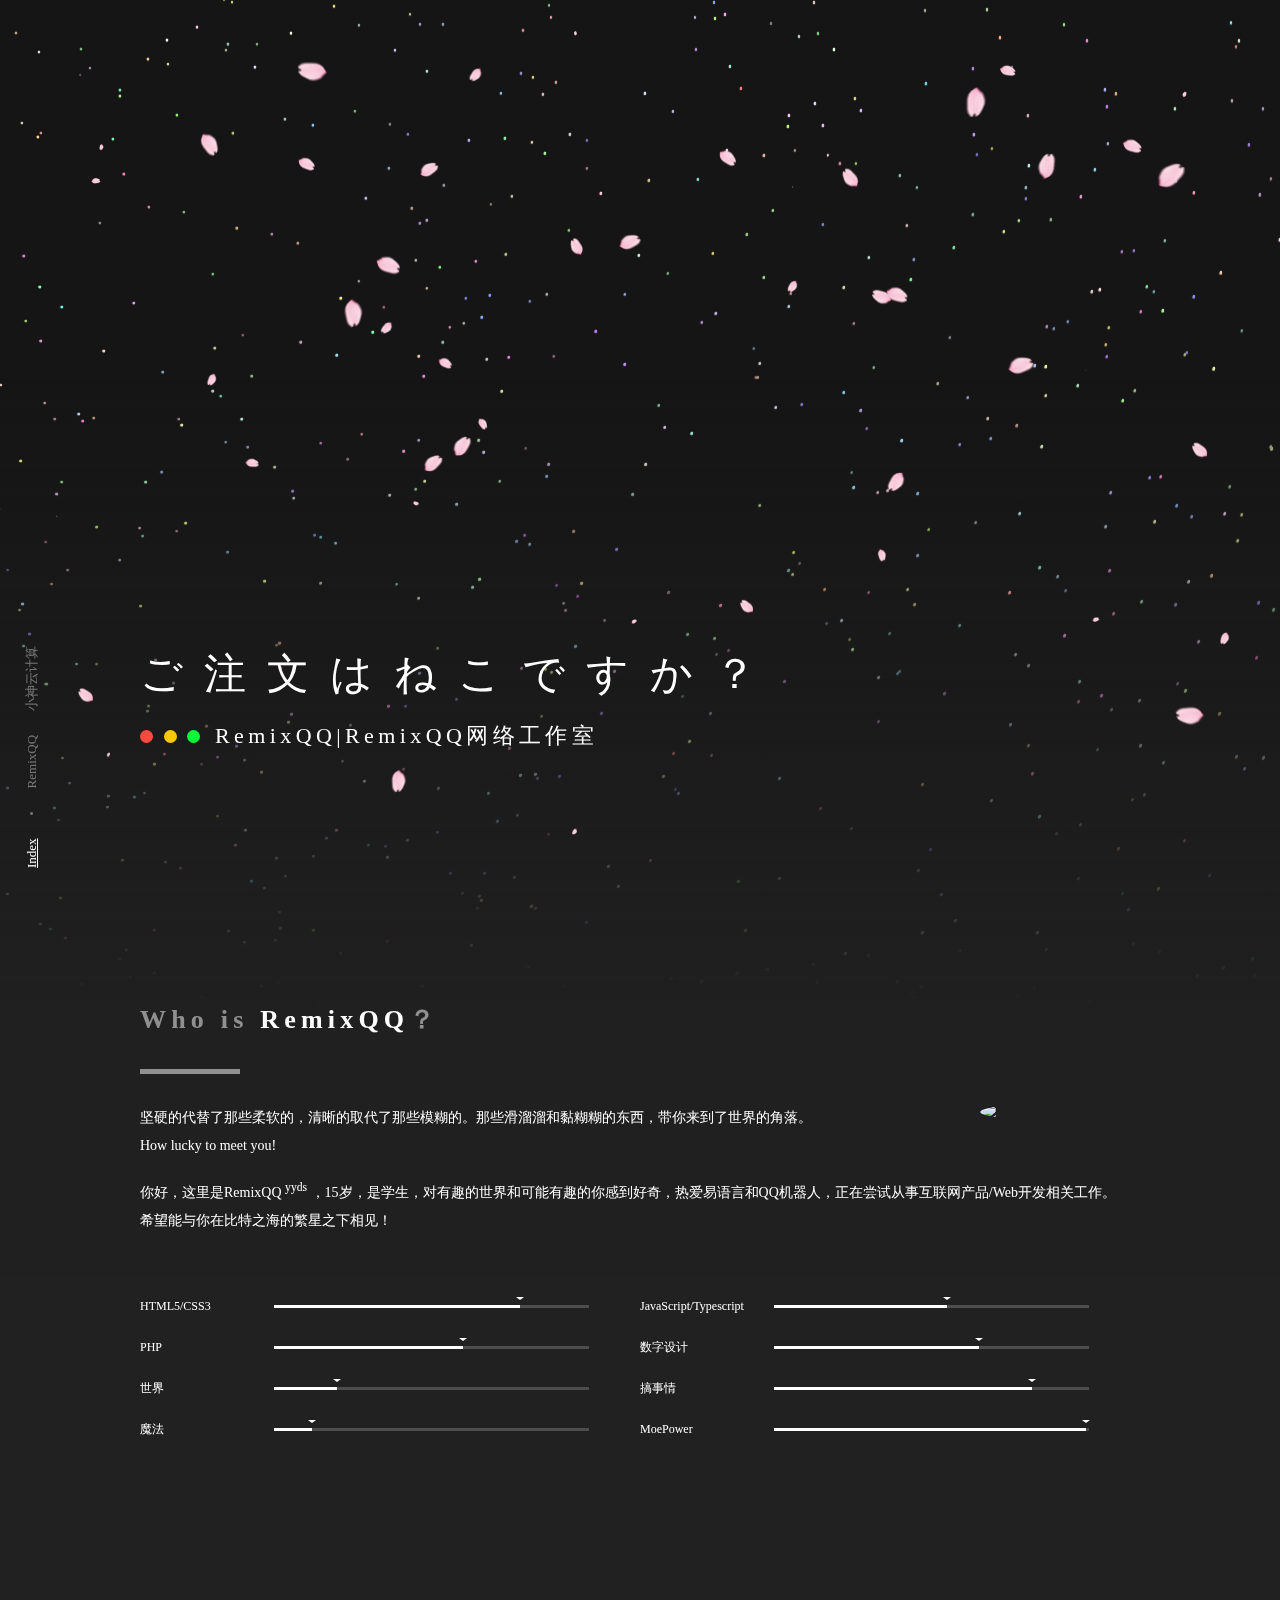
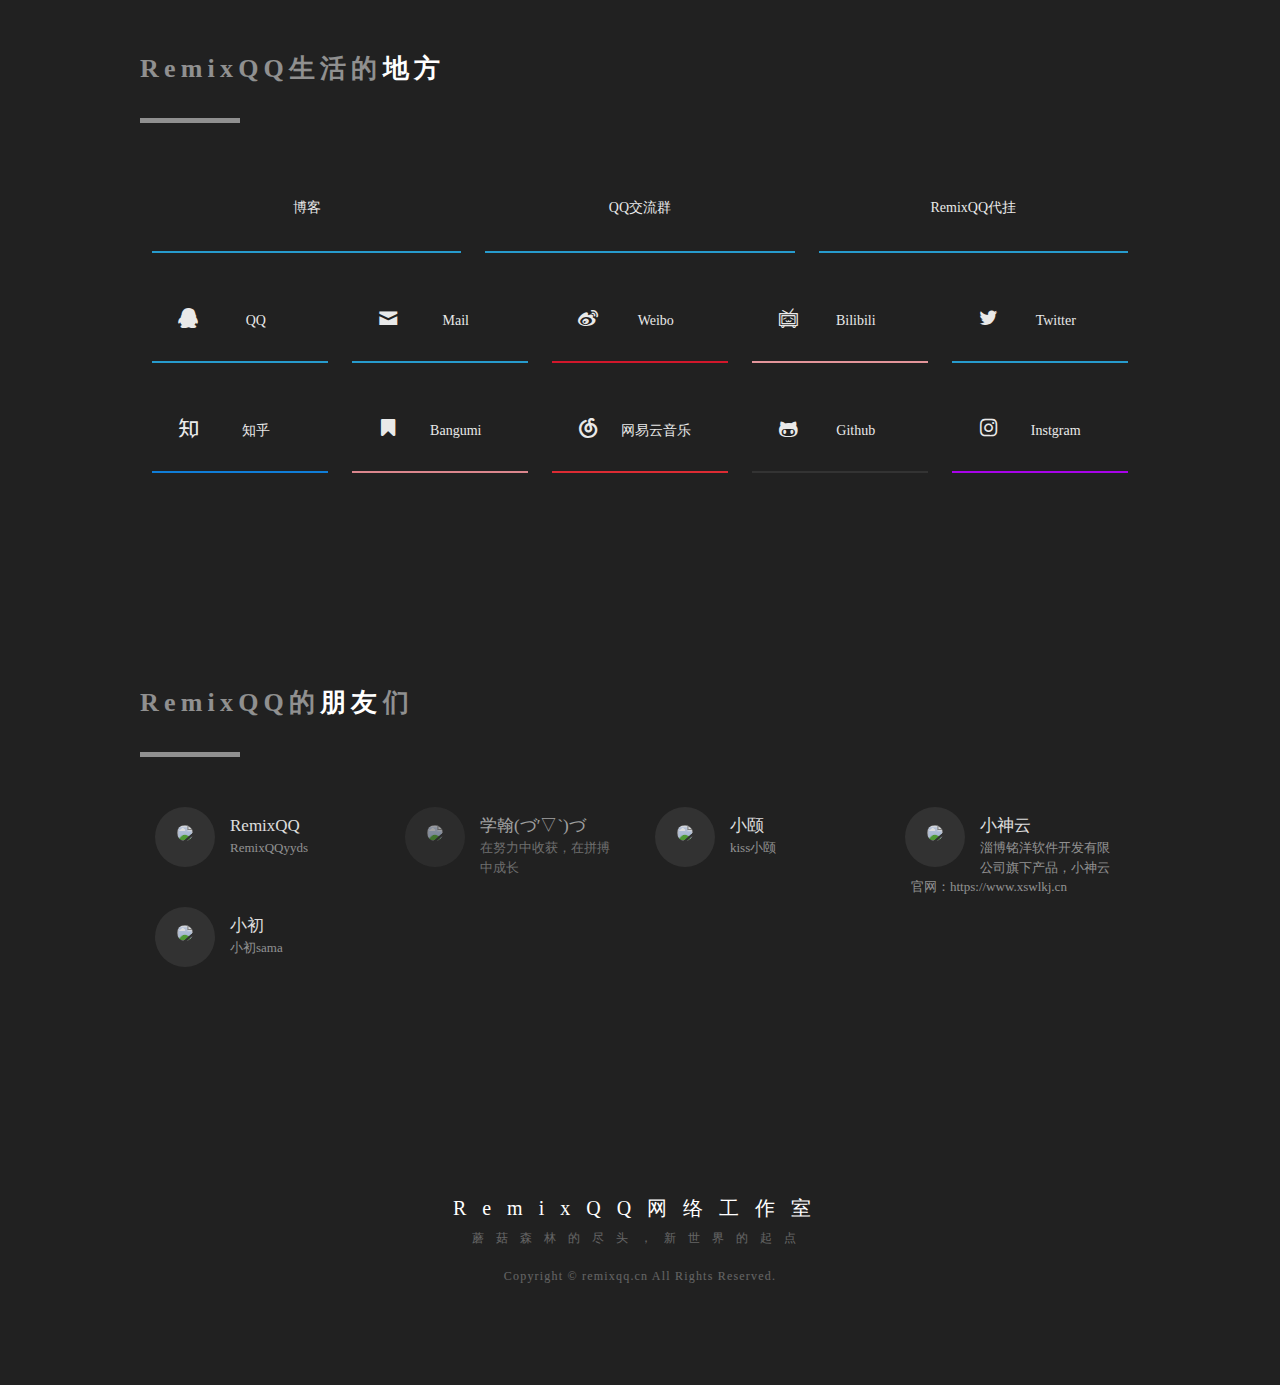
==== index.html @ 395ffa53 "Update index.html" ====
<!DOCTYPE html>
<html lang="en">
    <head>
        <meta charset="UTF-8"><meta http-equiv="X-UA-Compatible" content="IE=Edge">
        <meta name="viewport" id="viewport" content="width=device-width, initial-scale=1">
        <link rel="shortcut icon" type="image/x-icon" href="./favicon.png">
        <title>RemixQQ网络工作室 - www.remixqq.cn</title>
        <meta name="description" content="RemixQQ的个人网站，期待与更多的人相遇！">
        <meta name="keywords" content="RemixQQ RemixQQ网络 RemixQQ科技 RemixQQ网络工作室 zxi Nekotora  二次元 个人网站 博客  技术宅  动漫 动画 宅 宅文化"><link rel="apple-touch-icon-precomposed" href="images/avatar.bab2b7d4.jpeg">
        <link rel="stylesheet" type="text/css" href="css/h.9c69ed6c.css">
        <link rel="stylesheet" type="text/css" href="css/nekotora.99cf6f8c.css">
        <script async src="https://www.googletagmanager.com/gtag/js?id=UA-137340638-1"></script>
        <script>function a(){dataLayer.push(arguments)}window.dataLayer=window.dataLayer||[],a("js",new Date),a("config","UA-137340638-1");</script>
        </head>
        <body> 
        <nav> 
        <a href="./" class="active">Index</a> <a class="clip"></a>
        <a href="./">RemixQQ</a> 
        <a href="https://www.xswlkj.cn">小神云计算</a>
        <!--<a href="/">RemixQQ</a>
        <a class="clip"></a> <a href="https://www.xswlkj.cn">RemixQQ云计算</a>  -->
        </nav> 
          
          <body onContextMenu="alert('谢谢你的访问！'); return false" NOOP="if (window.event != null && window.event.button == 2) alert ('Thanks...');">
<body data-phone-cc-input="1">
<body><link href="css/toastr.css" rel="stylesheet">
<link href="css/style.css" rel="stylesheet">
<link href="css/toastr.min.css" rel="stylesheet">
<script src="js/toastr.min.js"></script>
<script src="/js/hua.js"></script>
<style>
 .toast-bottom-center {
  position: absolute;
  left: 30px;
  right:10px;
  top: 20px;
}
   </style>
   
        <div class="background"> 
        <canvas id="startrack"></canvas> 
        <div class="cover"></div> </div>
        <div class="main"> <div class="ch intro">
        <div class="container"> <div class="hello">
            <h1 id="slogan">思考中...</h1> 
            <h2> <div class="circle"> <span></span> <span></span> 
            <span></span> </div>RemixQQ|RemixQQ网络工作室 </h2> </div> </div> </div> 
            <div class="ch about"> <div class="container"> 
            <h2 class="chtitle">Who is <span>RemixQQ</span>？</h2> 
            <div class="clear"> <div class="introduct"> 
            <img class="avatar" src="http://q.qlogo.cn/headimg_dl?dst_uin=409898860&spec=640&img_type=jpg"> <P>坚硬的代替了那些柔软的，清晰的取代了那些模糊的。那些滑溜溜和黏糊糊的东西，带你来到了世界的角落。</p> 
            <p style="padding-bottom:1em;">How lucky to meet you!</p> 
            <p>你好，这里是RemixQQ <sup>yyds</sup> ，15岁，是学生，对有趣的世界和可能有趣的你感到好奇，热爱易语言和QQ机器人，正在尝试从事互联网产品/Web开发相关工作。</p> 
            <p>希望能与你在比特之海的繁星之下相见！</p> 
            <div class="chatbox">   <div class="line loading"> <span></span> 
            <span></span> <span></span> </div> </div> </div> 
            <ul class="skill clear"> <li> <p>HTML5/CSS3</p> 
            <div class="progress"> <div style="width:78%;"></div>
            <span>制作网站程度的能力</span> </div> </li> 
            <li> <p>JavaScript/Typescript</p> 
            <div class="progress"> <div style="width:55%;"></div>
            <span>使用现代轮子程度的能力</span> 
            </div> </li> <li> <p>PHP</p>
            <div class="progress"> <div style="width:60%;"></div>
            <span>赞美最好的语言程度的能力</span> </div> </li> 
            <li> <p>数字设计</p>
            <div class="progress"> 
            <div style="width:65%;">
            </div><span>让自己舒服程度的能力</span> </div> </li> 
            <li> <p>世界</p> <div class="progress"> 
            <div style="width:20%;"></div>
            <span>观测世界程度的能力</span> </div> </li> 
            <li> <p>搞事情</p> <div class="progress"> 
            <div style="width:82%;"></div>
            <span>让事情发生程度的能力</span> </div> </li> 
            <li> <p>魔法</p> <div class="progress"> 
            <div style="width:12%;"></div>
            <span>和普通人相同程度的能力</span> </div> </li> 
            <li> <p>MoePower</p> 
            <div class="progress"> 
            <div style="width:99%;"></div>
            <span>成为萌二程度的能力</span> 
            </div> 
            </li> 
            </ul> 
            </div>
            </div> 
            </div> 
            <div class="find ch"> <div class="container links">
                 <h2 class="chtitle">RemixQQ生活的<span>地方</span></h2> 
                 <div class="clear col-3"> 
                 <a href="404.html" target="_blank"> 
                 <div class="item"> 
                 <div class="bg" style="background-color:#28a9e0"></div> 
                 <div class="inner"> <span>博客</span> </div> </div> </a> 
                 <a href="https://qm.qq.com/cgi-bin/qm/qr?k=OevI9X50SVXhF__6FAt2k4tJVS2gkfno&jump_from=webapi" target="_blank">
                  <div class="item"> <div class="bg" style="background-color:#28a9e0"></div> 
                   <div class="inner"> <span>QQ交流群</span> </div> </div> </a> 
                     <a href="http://remixqq.lszy.cc" target="_blank"> 
                      <div class="item"> 
                       <div class="bg" style="background-color:#28a9e0"></div>
                       <div class="inner"> <span>RemixQQ代挂</span> </div> </div> </a> </div> 
                      <div class="clear"> 
                       <a href="https://wpa.qq.com/msgrd?v=3&amp;uin=409898860&amp;site=qq&amp;menu=yes" target="_blank">
                        <div class="item"> 
                         <div class="bg" style="background-color:#28a9e0"></div> 
                          <div class="inner"> <i class="icon-qq"></i> 
                           <span>QQ</span> </div> </div> </a> 
                            <a href="mailto:409898860@qq.com" target="_blank">
                     <div class="item"> <div class="bg" style="background-color:#28a9e0"></div> 
                     <div class="inner"> <i class="icon-mail"></i> <span>Mail</span> </div> </div> </a>
                     <a href="https://weibo.com/u/7508487718" target="_blank"> 
                     <div class="item"> <div class="bg" style="background-color:#e6162d"></div>
                     <div class="inner"> <i class="icon-weibo"></i> <span>Weibo</span> </div> </div> </a> 
                     <a href="https://space.bilibili.com/1400351561" target="_blank"> 
                     <div class="item"> <div class="bg" style="background-color:#f9a2a8"></div> 
                     <div class="inner"> <i class="icon-bilibili"></i> 
                     <span>Bilibili</span> </div> </div> </a> 
                     <a href="./404.html" target="_blank"> 
                     <div class="item"> <div class="bg" style="background-color:#28a9e0"></div> 
                     <div class="inner"> <i class="icon-twitter"></i> <span>Twitter</span> </div> </div> </a> 
                     <a href="./404.html" target="_blank">
                        <div class="item"> <div class="bg" style="background-color:#0f88eb"></div>
                         <div class="inner"> <i class="icon-zhihu"></i> 
                          <span>知乎</span> </div> </div> </a> 
                          <a href="/" target="_blank"> 
                          <div class="item"> <div class="bg" style="background-color:#f09199"></div>
                          <div class="inner"> <i class="icon-bookmark"></i> <span>Bangumi</span> </div> </div> </a> <a href="http://music.163.com" target="_blank"> 
                          <div class="item"> <div class="bg" style="background-color:#f12d35"></div>
                          <div class="inner"> <i class="icon-netease_music"></i> 
                          <span>网易云音乐</span> </div> </div> </a> 
                          <a href="https://github.com/chendingran2007" target="_blank"> 
                          <div class="item"> <div class="bg" style="background-color:#353535"></div> 
                          <div class="inner"> <i class="icon-github"></i> <span>Github</span> </div> </div> </a> 
                          <a href="./404.html" target="_blank"> <div class="item"> <div class="bg" style="background-color:#b600ff"></div> 
                          <div class="inner"> <i class="icon-instagram"></i> <span>Instgram</span> </div> </div> </a> </div> </div> </div>
                          <div class="gate ch"> <div class="container links"> 
                          <h2 class="chtitle">RemixQQ的<span>朋友</span>们</h2> 
                          <div class="clear"> <a href="/" target="_blank"> 
                          <div class="item"> 
                          <div class="avatar"> <img src="http://q.qlogo.cn/headimg_dl?dst_uin=409898860&spec=640&img_type=jpg"> </div>
                          <div class="inner"> <h5>RemixQQ</h5> <p>RemixQQyyds</p> </div> </div> </a>
                          <a href="/" target="_blank"> 
                          <div class="item akarin"> <div class="avatar"> <img src="http://q.qlogo.cn/headimg_dl?dst_uin=942569307&spec=640&img_type=jpg"> </div> 
                          <div class="inner"> <h5>学翰(づ′▽`)づ</h5> <p>在努力中收获，在拼搏中成长</p> </div> </div> </a> 
                          <a href="/" target="_blank"> 
                          <div class="item"> <div class="avatar"> <img src="http://q.qlogo.cn/headimg_dl?dst_uin=434278749&spec=640&img_type=jpg"> </div> 
                          <div class="inner"> <h5>小颐</h5>
                          <p>kiss小颐</p> </div> </div> </a>
                          <a href="/" target="_blank"> <div class="item"> 
                          <div class="avatar"> <img src="http://q.qlogo.cn/headimg_dl?dst_uin=794015946&spec=640&img_type=jpg"> </div> 
                          <div class="inner"> <h5>小神云</h5> <p>淄博铭洋软件开发有限公司旗下产品，小神云官网：https://www.xswlkj.cn</p> </div> </div> </a> 
                          <!--<a href="/" target="_blank"> 
                          <div class="item"> <div class="avatar"> <img src="http://q.qlogo.cn/headimg_dl?dst_uin=1747984694&spec=640&img_type=jpg"> </div> 
                          <div class="inner"> <h5>茂茂</h5> <p>茂茂</p> </div> </div> </a> -->
                          <a href="/" target="_blank"> 
                          <div class="item"> <div class="avatar"> <img src="http://q.qlogo.cn/headimg_dl?dst_uin=2799310832&spec=640&img_type=jpg"> </div>
                          <div class="inner"> <h5>小初</h5> <p>小初sama</p> </div> </div> </a>
                          <!--<a href="/" target="_blank"> 
                          <div class="item"> <div class="avatar"> <img src="images/almsev.2fa15777.jpeg"> </div> 
                          <div class="inner"> <h5>Almsev</h5> <p>消失的霖菓村村长</p> </div> </div> </a> 
                          <a href="/" target="_blank">
                           <div class="item"> <div class="avatar"> <img src="images/oott123.1f5d8fc3.jpeg"> </div>
                               <div class="inner"> <h5>Oott123</h5> <p>三三菊苣</p> </div> </div> </a> 
                               <a href="/" target="_blank"> 
                               <div class="item"> <div class="avatar"> <img src="images/digua.51605f1e.jpeg"> </div>
                               <div class="inner"> <h5>地瓜</h5> <p>烤的热乎乎的地瓜</p> </div> </div> </a> 
                               <a href="/" target="_blank">
                                <div class="item"> <div class="avatar"> <img src="images/ybusad.8c3014a7.jpeg"> </div> 
                                <div class="inner"> <h5>孙天骁</h5> <p>孙天骁的个人网站</p> </div> </div> </a> 
                                <a href="/" target="_blank"> 
                                <div class="item"> <div class="avatar"> <img src="images/cenegd.986634e6.jpeg"> </div> 
                                <div class="inner"> <h5>亓一超</h5> <p>cenegd</p> </div> </div> </a>
                                 <a href="/" target="_blank"> <div class="item"> 
                                 <div class="avatar"> <img src="images/dante.223316a8.jpeg"> </div> 
                                 <div class="inner"> <h5>Dante</h5> <p>cfan菊苣</p> </div> </div> </a> 
                                 <a href="/" target="_blank"> 
                                 <div class="item"> <div class="avatar"> <img src="images/starryvoid.04549413.jpeg"> </div>
                                 <div class="inner"> <h5>Starryvoid</h5> <p>繁星天</p> </div> </div> </a> 
                                 <a href="/" target="_blank"> 
                                 <div class="item"> <div class="avatar"> <img src="images/sylingd.eee1bccb.jpeg"> </div>
                                 <div class="inner"> <h5>泷涯</h5> <p>坠吼的膜法师</p> </div> </div> </a> 
                                 <a href="/" target="_blank">
                                     <div class="item"> <div class="avatar"> <img src="images/jipai.664f7e17.jpeg"> </div>
                                     <div class="inner"> <h5>鸡排</h5> <p>好次的鸡排</p> </div> </div> </a>
                                     <a href="/" target="_blank"> 
                                     <div class="item"> <div class="avatar"> <img src="images/shellv.0d75f3b7.jpeg"> </div> 
                                     <div class="inner"> <h5>电磁泡ShellV</h5> <p>泡！泡泡泡！</p> </div> </div> </a>
                                     <a href="/" target="_blank"> 
                                     <div class="item"> <div class="avatar"> <img src="images/tcdw.7a6c64d6.jpeg"> </div>
                                     <div class="inner"> <h5>吐槽大王</h5> <p>好耶，是tcdw!</p> </div> </div> </a> 
                                     <a href="/" target="_blank"> 
                                     <div class="item"> <div class="avatar"> <img src="images/jackworks.9547e7e9.jpeg"> </div> 
                                     <div class="inner"> <h5>光棱</h5> <p>JackWorks 暂时离开了</p> </div> </div> </a> 
                                     <a href="/" target="_blank"> 
                                     <div class="item"> <div class="avatar"> <img src="images/touka.3faff3bd.jpeg"> </div> 
                                     <div class="inner"> <h5>洛城东华</h5> <p>世界另一端的无证网管</p> </div> </div> </a>
                                     <a href="/" target="_blank"> 
                                     <div class="item"> <div class="avatar"> <img src="images/blingwang.39cdf894.jpeg"> </div>
                                     <div class="inner"> <h5>派兹的小站</h5> <p>银不了，尽梨了</p> </div> </div> </a> 
                                     <a href="/" target="_blank"> 
                                     <div class="item"> <div class="avatar"> <img src="images/kano.615da452.jpeg"> </div> 
                                     <div class="inner"> <h5>神楽坂の猫</h5> <p>是卡諾和鵯凪，蹭蹭</p> </div> </div> </a> 
                                     <a href="/" target="_blank"> 
                                     <div class="item"> <div class="avatar"> <img src="images/yunyou.89774c37.jpeg"> </div> 
                                     <div class="inner"> <h5>云游君</h5> <p>云游君的小站</p> </div> </div> </a> 
                                     <a href="/" target="_blank"> 
                                     <div class="item"> <div class="avatar"> <img src="images/minamion.8803b164.jpeg"> </div> 
                                     <div class="inner"> <h5>神楽坂南音</h5> <p>*好* 是南音</p> </div> </div> </a> </div> -->
                                     </div> </a> </div></div> </div>
                 <div class="footer ch"> <div class="container"> <h3>RemixQQ网络工作室</h3> <p>蘑菇森林的尽头，新世界的起点</p> 
                 <p class="c"><a href="./">Copyright © remixqq.cn All Rights Reserved.</a></p> 
                  </div> 
                 </div>
                </div>
              <script src="js/page.3a0791a3.js"></script> 
           <script type="text/javascript" src="js/stats.js" charset="UTF-8">
       </script>
         <script>
          var _hmt = _hmt || [];
          (function() {
            var hm = document.createElement("script");
            hm.src = "https://hm.baidu.com/hm.js?b9d857c962b704a66e4283c716f41fb4";
            var s = document.getElementsByTagName("script")[0]; 
            s.parentNode.insertBefore(hm, s);
          })();
          </script>
    <audio autoplay="autoplay" loop="true" src="https://api.uomg.com/api/rand.music?sort=热歌榜"></audio>
  <!--<audio autoplay>
  <source src="https://api.uomg.com/api/rand.music?sort=热歌榜" type="audio/mpeg">
  </audio>-->
  
    </body>
</html>
---- css/h.9c69ed6c.css ----
*{padding:0;margin:0;transition-timing-function:cubic-bezier(.19,1,.22,1)}body,html{font-family:Microsoft YaHei;-webkit-font-smoothing:antialiased;color:#fff;line-height:1.5;min-width:1150px;background-color:#212121;font-size:14px;overflow-x:hidden}.intro{position:relative}.clear:after{content:"";display:block;height:0;visibility:hidden;clear:both}.chatbox>.line{display:none}#startrack{height:140%;width:100%}.background.fixed{position:fixed;top:-60%}.background{position:absolute;top:0;left:0;width:100vw;height:100vh}.background .cover{position:absolute;bottom:-42%;left:0;height:100%;width:100%;background:linear-gradient(0deg,#202020 30%,rgba(32,32,32,0))}@keyframes bg{0%{transform:rotate(0deg);border-radius:0}50%{transform:rotate(180deg);border-radius:0}to{transform:rotate(1turn);border-radius:0}}@-webkit-keyframes bg{0%{transform:rotate(0deg);border-radius:0}50%{transform:rotate(180deg);border-radius:0}to{transform:rotate(1turn);border-radius:0}}@-ms-keyframes bg{0%{transform:rotate(0deg);border-radius:0}50%{transform:rotate(180deg);border-radius:0}to{transform:rotate(1turn);border-radius:0}}@-moz-keyframes bg{0%{transform:rotate(0deg);border-radius:0}50%{transform:rotate(180deg);border-radius:0}to{transform:rotate(1turn);border-radius:0}}nav{position:fixed;left:20px;bottom:0;z-index:2333;transform:rotate(-90deg) translateZ(0);transform-origin:0 0;transition:all .3s ease-out;vertical-align:middle;font-family:Roboto,Tahoma,Consolas,Microsoft YaHei}nav a.clip{height:3px;width:3px;background:#fff;border-radius:100%}nav a{display:inline-block;font-size:13px;color:#fff;text-decoration:none;margin:0 10px;opacity:.4;transition:all .3s;vertical-align:middle}nav a.time{opacity:1}nav a.active,nav a:hover{text-decoration:underline;opacity:1}.ch{width:100%;padding:80px 0;animation:fadedown 1s cubic-bezier(.19,1,.22,1);-webkit-animation:fadedown 1s cubic-bezier(.19,1,.22,1);-ms-animation:fadedown 1s cubic-bezier(.19,1,.22,1);-moz-animation:fadedown 1s cubic-bezier(.19,1,.22,1)}.ch h2.chtitle{padding-bottom:30px;font-size:26px;letter-spacing:.2em;color:hsla(0,0%,100%,.5)}.ch h2.chtitle span{color:#fff}.ch h2.chtitle:after{content:"";display:block;width:10%;height:5px;background-color:hsla(0,0%,100%,.5);margin-top:30px}@keyframes fadedown{0%{opacity:0;transform:translateY(-50px)}to{opacity:1;transform:translateY(0)}}@-webkit-keyframes fadedown{0%{opacity:0;transform:translateY(-50px)}to{opacity:1;transform:translateY(0)}}@-ms-keyframes fadedown{0%{opacity:0;transform:translateY(-50px)}to{opacity:1;transform:translateY(0)}}@-moz-keyframes fadedown{0%{opacity:0;transform:translateY(-50px)}to{opacity:1;transform:translateY(0)}}.container{position:relative;width:1000px;margin:0 auto;height:100%;padding:20px 0}.intro{color:#fff;height:100vh;padding:0}.intro .container{animation:fadedown 3.5s cubic-bezier(.19,1,.22,1);-webkit-animation:fadedown 3.5s cubic-bezier(.19,1,.22,1);-ms-animation:fadedown 3.5s cubic-bezier(.19,1,.22,1);-moz-animation:fadedown 3.5s cubic-bezier(.19,1,.22,1)}.hello{position:absolute;bottom:20%;left:0}.hello h1,.hello h2{font-weight:400;font-size:22px;line-height:1.5em;letter-spacing:.2em}.hello h1{font-size:42px;letter-spacing:.5em}.hello h2{padding-top:.6em}.hello .circle{float:left;margin-right:10px;letter-spacing:0}.hello .circle span{display:inline-block;width:13px;height:13px;background-color:#fff;border-radius:100%;margin-right:5px}.hello .circle span:first-child{background-color:#ff493f}.hello .circle span:nth-child(2){background-color:#f7c900}.hello .circle span:nth-child(3){background-color:#00ff37}.about .introduct{line-height:2em}.about .introduct img.avatar{float:right;width:140px;margin-left:40px;margin-right:20px;border-radius:100%}.about ul.skill{margin-top:50px}.about ul.skill li{list-style:none;padding:10px 0;width:45%;float:left;margin-right:5%}.about ul.skill li p{display:inline-block;width:26%;margin-right:3%;font-size:12px}.about ul.skill li .progress{display:inline-block;width:70%;height:3px;background-color:hsla(0,0%,100%,.2);vertical-align:middle}.about ul.skill li .progress span{font-size:12px;color:hsla(0,0%,100%,.4);opacity:0;position:relative;top:-5px;letter-spacing:.5em;transition:all .3s}.about ul.skill li:hover .progress span{opacity:1;top:0}.about ul.skill li .progress div{background-color:#fff;height:3px;position:relative}ul.skill li .progress div{animation:progressin 7s;-webkit-animation:progressin 7s;-ms-animation:progressin 7s;-moz-animation:progressin 7s}@keyframes progressin{0%{width:0}}@-webkit-keyframes progressin{0%{width:0}}@-ms-keyframes progressin{0%{width:0}}@-moz-keyframes progressin{0%{width:0}}.about ul.skill li .progress div:after{content:"";display:inline-block;position:absolute;right:-4px;top:-8px;width:0;height:0;border-left:4px solid transparent;border-right:4px solid transparent;border-top:3px solid #fff}.links a{color:#fff;text-decoration:none}.find .links .item{position:relative;width:17.6%;height:80px;line-height:80px;margin:10px 1.2%;padding:5px 0;text-align:center;float:left;transition:all .2s;opacity:.9}.find .links .item:hover{opacity:1;transform:translateY(-10px);-webkit-animation:index-link-active 1s cubic-bezier(.315,.605,.375,.925) forwards}.find .links .item .inner{position:relative;z-index:5}.find .links .item .bg{position:absolute;bottom:0;left:0;width:100%;height:1.8%;z-index:0;transition:all .15s}.find .links .item:hover .bg{height:100%;width:100%;border-radius:5px;box-shadow:0 3px 20px rgba(0,0,0,.28)}.find .links .item i{font-size:20px}.find .links .item span{display:inline-block;width:100px}.find .links .col-3 .item{width:30.93%;margin:10px 1.2%}.gate .links .item{margin:5px 0;padding:15px 1.5%;float:left;width:22%;height:60px;transition:all .2s;opacity:.85}.gate .links .item.akarin{opacity:.58}.gate .links .item:hover{opacity:1;border-radius:5px;background-color:hsla(0,0%,100%,.25);transform:translateY(-5px);box-shadow:0 3px 20px rgba(0,0,0,.28);-webkit-animation:index-link-active 1s cubic-bezier(.315,.605,.375,.925) forwards}.gate .links .item .avatar{float:left;height:60px;line-height:60px;width:60px;border-radius:100%;text-align:center;margin-right:15px;background-color:#353535;overflow:hidden}.gate .links .item .avatar i{font-size:24px}.gate .links .item .avatar img{height:60px;max-width:60px;border-radius:100%}.gate .links .item .inner{padding:6px}.gate .links .item .inner h5{font-weight:400;font-size:17px}.gate .links .item .inner p{font-size:13px;color:hsla(0,0%,100%,.6)}.footer{text-align:center}.footer a{color:inherit;text-decoration:none}.footer a:hover{text-decoration:underline}.footer h3{font-weight:400;font-size:20px;letter-spacing:.8em;margin:6px 0}.footer p{font-size:12px;letter-spacing:1em;opacity:.3}.footer p.c{margin-top:20px;letter-spacing:.1em}.chatbox .line{margin:40px 0}.chatbox .line p{margin:10px 0}.chatbox .question a{display:inline-block;background-color:hsla(0,0%,100%,.3);border-radius:10px 10px 10px 0;font-size:12px;padding:0 10px;margin-right:10px;cursor:pointer;opacity:.8;transform:translateY(0);transition:all .2s}.chatbox .question a:hover{opacity:1;transform:translateY(-2px);-webkit-animation:index-link-active 1s cubic-bezier(.315,.605,.375,.925) forwards}.chatbox .question.disable a{opacity:.3}.chatbox .question.disable a.selected{opacity:.9}.chatbox .question a.error{opacity:.3;animation:error .2s ease-in-out}.chatbox .loading span{display:inline-block;height:10px;width:10px;border-radius:100%;background-color:#fff;margin-right:5px;animation:loading-point 1.4s ease-in-out infinite both}.chatbox .loading span:first-child{animation-delay:.2s}.chatbox .loading span:nth-child(2){animation-delay:.4s}.chatbox .loading span:nth-child(3){animation-delay:.6s}@keyframes loading-point{0%{opacity:.8}50%{opacity:.25}to{opacity:1}}@keyframes error{0%{transform:translateX(0)}25%{transform:translateX(-2px)}50%{transform:translateX(0)}75%{transform:translateX(2px)}to{transform:translateX(0)}}@keyframes index-link-active{0%{transform:perspective(1600px) rotateX(0) rotateY(0) translateZ(0)}16%{transform:perspective(1600px) rotateX(10deg) rotateY(5deg) translateZ(32px)}to{transform:perspective(1600px) rotateX(0) rotateY(0) translateZ(65px)}}@media screen and (min-width:1400px){.container{width:70%}nav a{font-size:18px}}@media screen and (max-width:700px){body,html{min-width:0}.container{width:auto;margin:0 5%}div.el span{display:block;width:60%;left:0;top:75px;margin:-40% auto 0}nav{padding:15px 5%;overflow:auto;font-size:13px;left:0;top:inherit;bottom:0;transform:rotate(0deg) translateZ(0);transform-origin:0 100%;white-space:nowrap;width:90%;background:-webkit-linear-gradient(180deg,transparent,rgba(0,0,0,.8));background:linear-gradient(180deg,transparent,rgba(0,0,0,.8))}.ch{padding:40px 0}.hello{width:90%;padding:5%;text-align:center;bottom:50%}.hello .circle{float:none;margin-right:0}.hello h2{padding-top:0}.hello h1,.hello h2{font-weight:400;font-size:14px}.hello .circle{padding:20px}.hello .circle span{margin:0 5px;width:10px;height:10px}.hello h1{font-size:26px}.about .introduct img.avatar{float:none;margin-left:0;margin-right:0;width:100px}.about .introduct,.about .skill{float:none;width:auto}.about .skill{padding-top:40px}.about ul.skill li{width:100%}.find .links .item,.gate .links .item{width:46%;height:auto;padding:5px 0;margin:10px 2%}.find .links .item{height:60px;line-height:60px;font-size:13px}.gate .links .item .avatar{height:40px;line-height:40px;width:40px}.gate .links .item .avatar img{height:40px;max-width:40px}.gate .links .item .inner{padding:0}.gate .links .item .inner h5{font-size:15px}.gate .links .item .inner h5,.gate .links .item .inner p{white-space:nowrap;text-overflow:ellipsis;overflow:hidden}.footer{padding-bottom:100px}.footer h3,.footer p{letter-spacing:.2em}}
/*# sourceMappingURL=/h.9c69ed6c.css.map */
---- css/nekotora.99cf6f8c.css ----
@font-face{font-family:nekotora;src:url(../fonts/nekotora.54f9b137.eot);src:url(../fonts/nekotora.54f9b137.eot#iefix) format("embedded-opentype"),url(../fonts/nekotora.4ea5ebe6.woff2) format("woff2"),url(../fonts/nekotora.9106c612.woff) format("woff"),url(../fonts/nekotora.28169ea4.ttf) format("truetype"),url(../images/nekotora.33032896.svg#nekotora) format("svg");font-weight:400;font-style:normal}[class*=" icon-"]:before,[class^=icon-]:before{font-family:nekotora;font-style:normal;font-weight:400;speak:none;display:inline-block;text-decoration:inherit;width:1em;margin-right:.2em;text-align:center;font-variant:normal;text-transform:none;line-height:1em;margin-left:.2em;-webkit-font-smoothing:antialiased;-moz-osx-font-smoothing:grayscale}.icon-search:before{content:"\e800"}.icon-info:before{content:"\e801"}.icon-comment:before{content:"\e802"}.icon-v2ex:before{content:"\e803"}.icon-zhihu:before{content:"\e804"}.icon-bilibili:before{content:"\e805"}.icon-netease_music:before{content:"\e806"}.icon-tencent_qzone:before{content:"\e807"}.icon-mail:before{content:"\e808"}.icon-bookmark:before{content:"\e809"}.icon-link:before{content:"\e80a"}.icon-twitter:before{content:"\f099"}.icon-gplus:before{content:"\f0d5"}.icon-github:before{content:"\f113"}.icon-unlink:before{content:"\f127"}.icon-instagram:before{content:"\f16d"}.icon-weibo:before{content:"\f18a"}.icon-qq:before{content:"\f1d6"}
/*# sourceMappingURL=/nekotora.99cf6f8c.css.map */
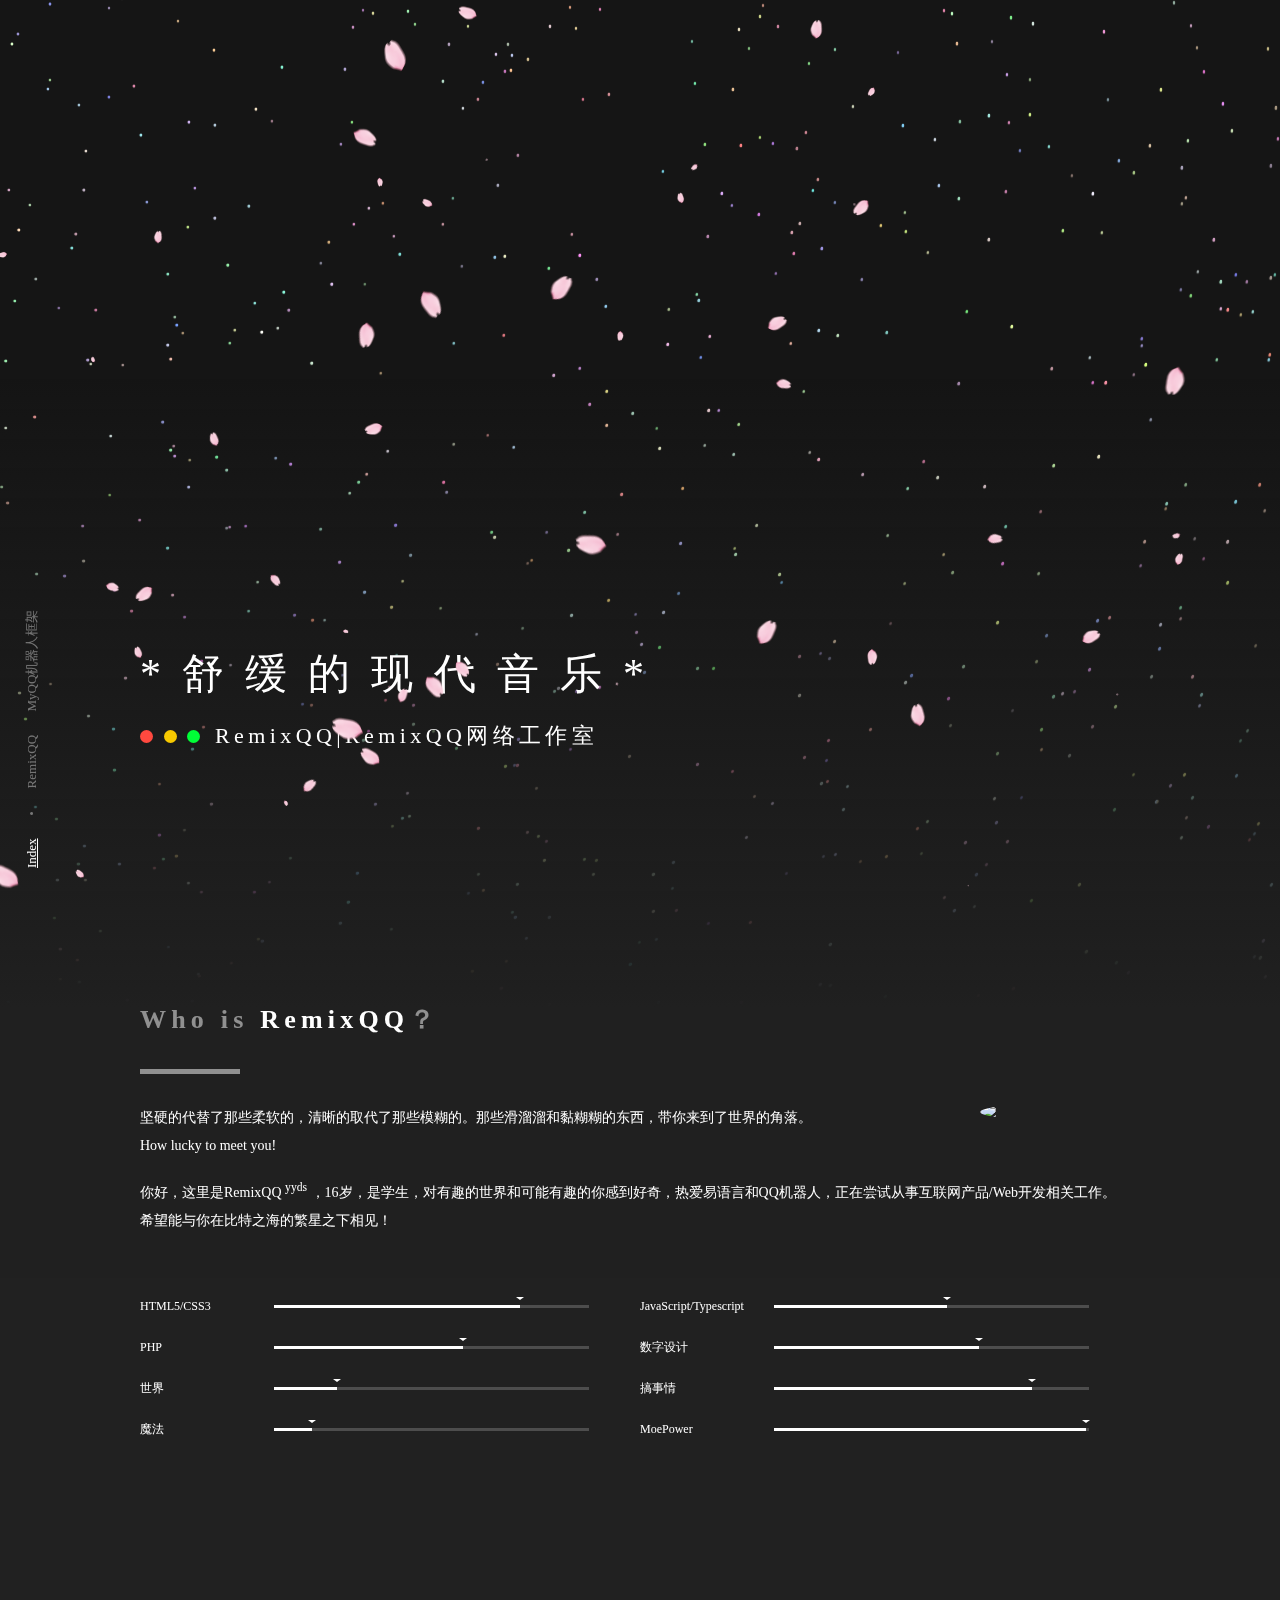
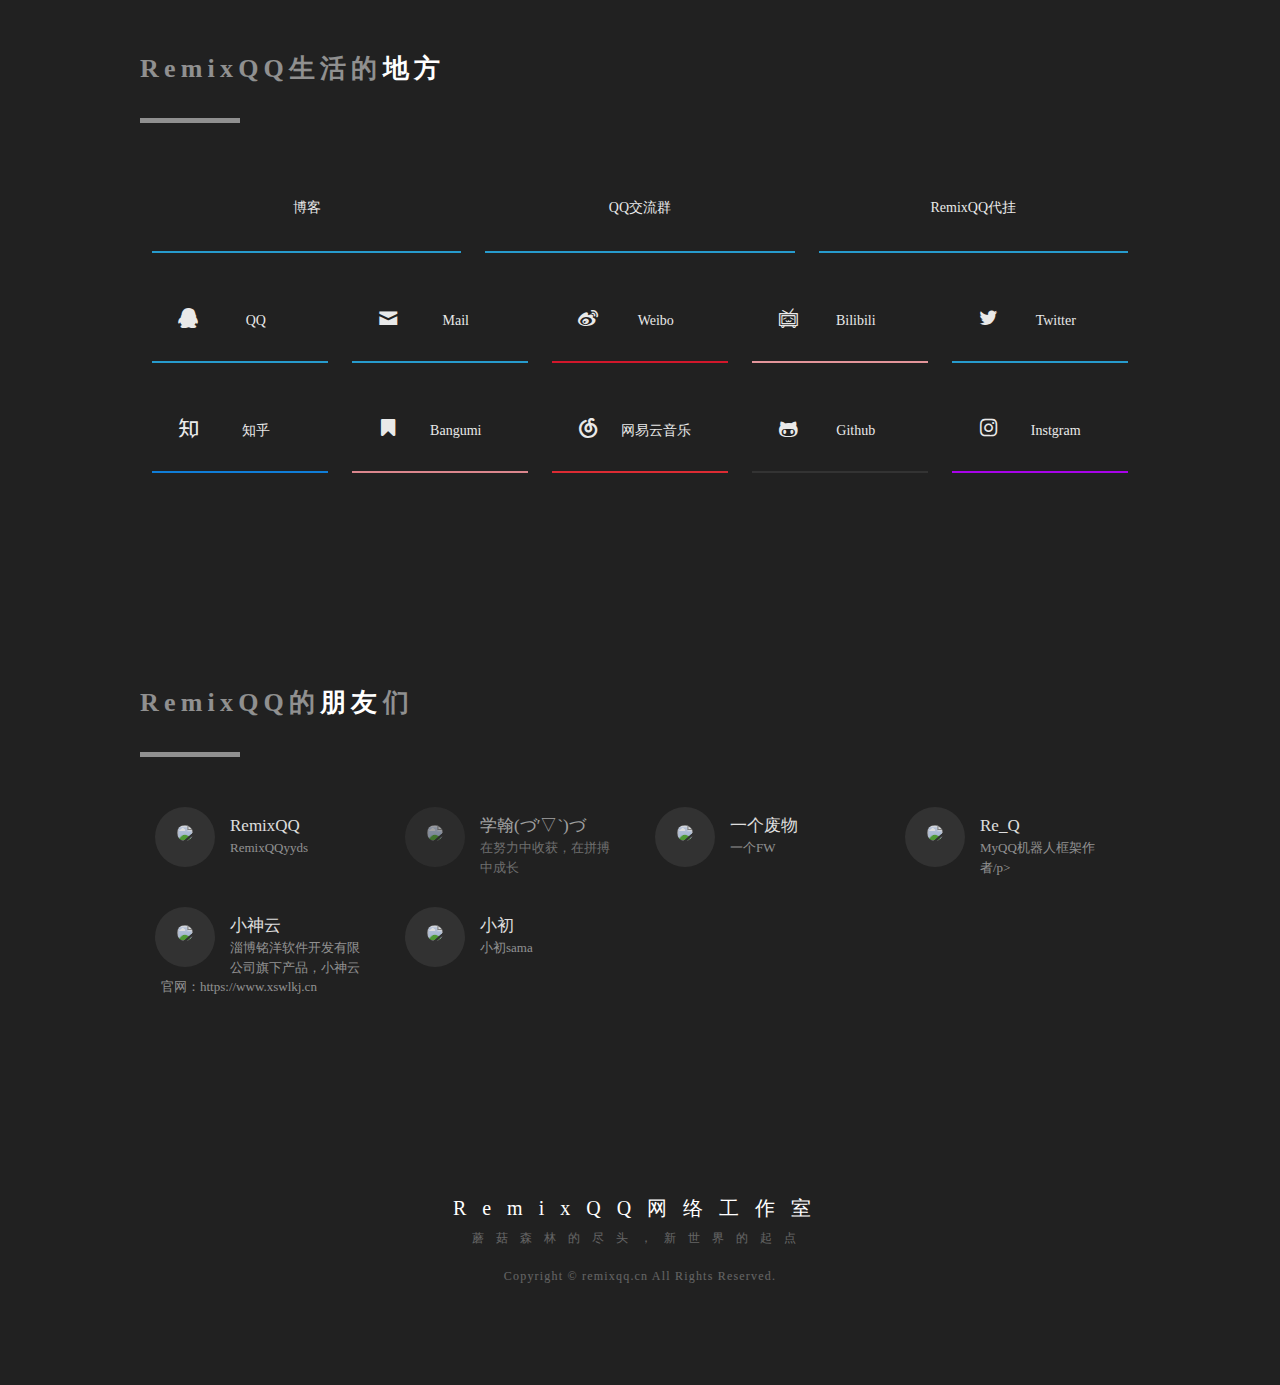
==== commit 7ebccbfa: "Update index.html" ====
--- a/index.html
+++ b/index.html
@@ -16,7 +16,7 @@
         <nav> 
         <a href="./" class="active">Index</a> <a class="clip"></a>
         <a href="./">RemixQQ</a> 
-        <a href="https://www.xswlkj.cn">小神云计算</a>
+        <a href="https://www.myqqx.cc">MyQQ机器人框架</a>
         <!--<a href="/">RemixQQ</a>
         <a class="clip"></a> <a href="https://www.xswlkj.cn">RemixQQ云计算</a>  -->
         </nav> 
@@ -50,7 +50,7 @@
             <div class="clear"> <div class="introduct"> 
             <img class="avatar" src="http://q.qlogo.cn/headimg_dl?dst_uin=409898860&spec=640&img_type=jpg"> <P>坚硬的代替了那些柔软的，清晰的取代了那些模糊的。那些滑溜溜和黏糊糊的东西，带你来到了世界的角落。</p> 
             <p style="padding-bottom:1em;">How lucky to meet you!</p> 
-            <p>你好，这里是RemixQQ <sup>yyds</sup> ，15岁，是学生，对有趣的世界和可能有趣的你感到好奇，热爱易语言和QQ机器人，正在尝试从事互联网产品/Web开发相关工作。</p> 
+            <p>你好，这里是RemixQQ <sup>yyds</sup> ，16岁，是学生，对有趣的世界和可能有趣的你感到好奇，热爱易语言和QQ机器人，正在尝试从事互联网产品/Web开发相关工作。</p> 
             <p>希望能与你在比特之海的繁星之下相见！</p> 
             <div class="chatbox">   <div class="line loading"> <span></span> 
             <span></span> <span></span> </div> </div> </div> 
@@ -145,14 +145,14 @@
                           <div class="inner"> <h5>学翰(づ′▽`)づ</h5> <p>在努力中收获，在拼搏中成长</p> </div> </div> </a> 
                           <a href="/" target="_blank"> 
                           <div class="item"> <div class="avatar"> <img src="http://q.qlogo.cn/headimg_dl?dst_uin=434278749&spec=640&img_type=jpg"> </div> 
-                          <div class="inner"> <h5>小颐</h5>
-                          <p>kiss小颐</p> </div> </div> </a>
-                          <a href="/" target="_blank"> <div class="item"> 
-                          <div class="avatar"> <img src="http://q.qlogo.cn/headimg_dl?dst_uin=794015946&spec=640&img_type=jpg"> </div> 
-                          <div class="inner"> <h5>小神云</h5> <p>淄博铭洋软件开发有限公司旗下产品，小神云官网：https://www.xswlkj.cn</p> </div> </div> </a> 
-                          <!--<a href="/" target="_blank"> 
-                          <div class="item"> <div class="avatar"> <img src="http://q.qlogo.cn/headimg_dl?dst_uin=1747984694&spec=640&img_type=jpg"> </div> 
-                          <div class="inner"> <h5>茂茂</h5> <p>茂茂</p> </div> </div> </a> -->
+                          <div class="inner"> <h5>一个废物</h5>
+                          <p>一个FW</p> </div> </div> </a>
+                          <a href="/" target="_blank"> 
+                          <div class="item"> <div class="avatar"> <img src="http://q.qlogo.cn/headimg_dl?dst_uin=517691072&spec=640&img_type=jpg"> </div> 
+                          <div class="inner"> <h5>Re_Q</h5> <p>MyQQ机器人框架作者/p> </div> </div> </a> 
+                          <a href="/" target="_blank"> 
+                          <div class="item"> <div class="avatar"> <img src="http://q.qlogo.cn/headimg_dl?dst_uin=794015946&spec=640&img_type=jpg"> </div> 
+                          <div class="inner"> <h5>小神云</h5> <p>淄博铭洋软件开发有限公司旗下产品，小神云官网：https://www.xswlkj.cn</p> </div> </div> </a>
                           <a href="/" target="_blank"> 
                           <div class="item"> <div class="avatar"> <img src="http://q.qlogo.cn/headimg_dl?dst_uin=2799310832&spec=640&img_type=jpg"> </div>
                           <div class="inner"> <h5>小初</h5> <p>小初sama</p> </div> </div> </a>
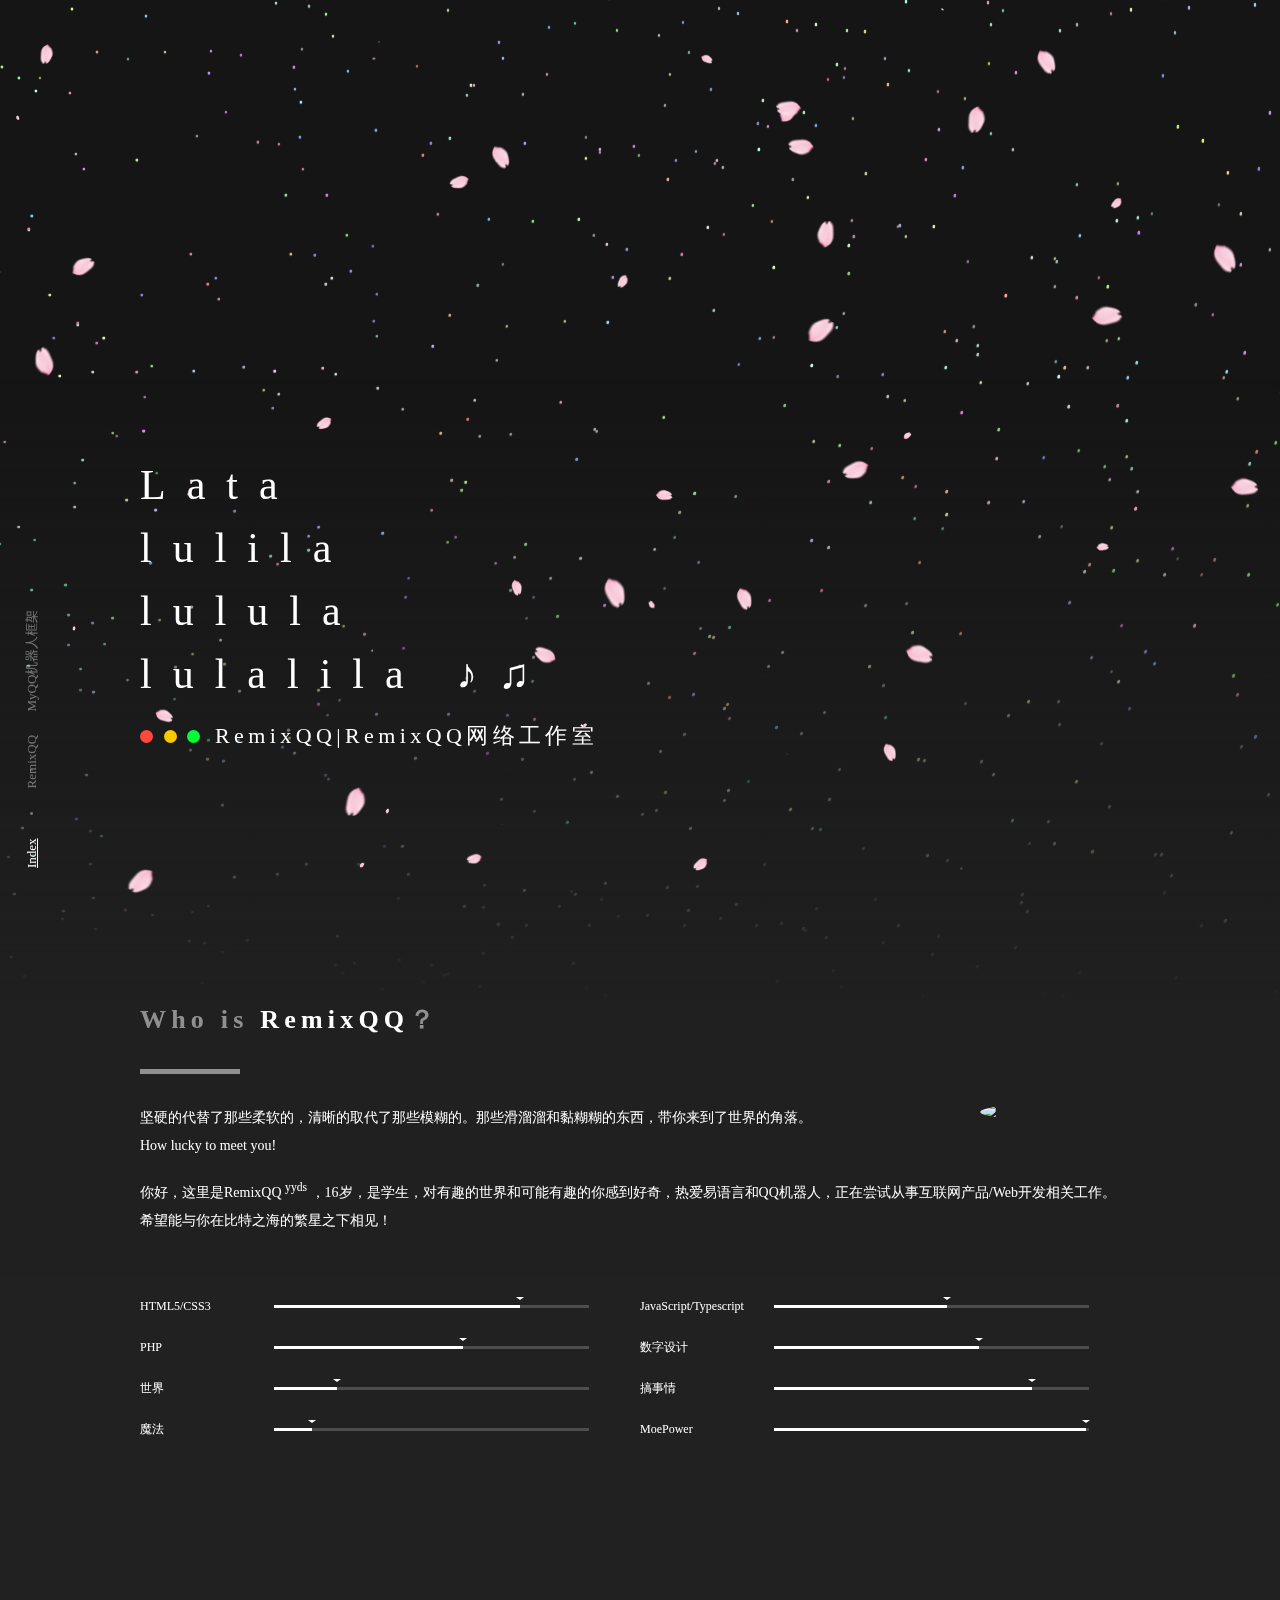
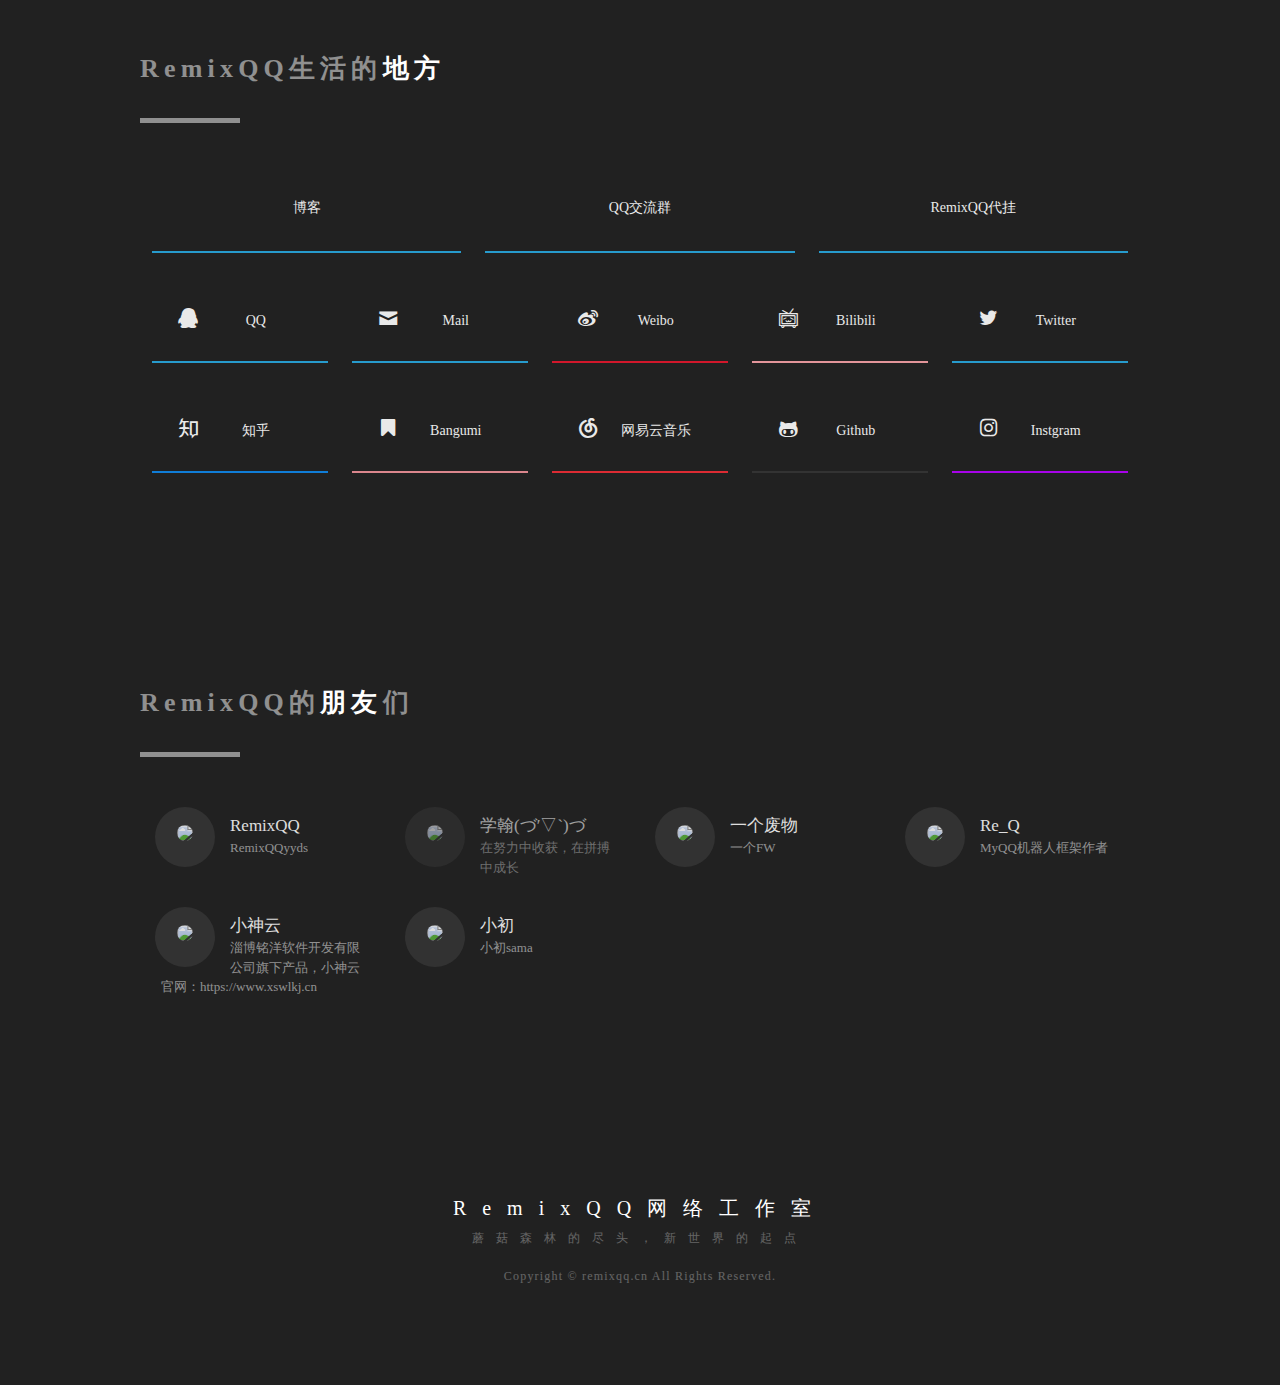
==== commit eaecf6fd: "Update index.html" ====
--- a/index.html
+++ b/index.html
@@ -149,7 +149,7 @@
                           <p>一个FW</p> </div> </div> </a>
                           <a href="/" target="_blank"> 
                           <div class="item"> <div class="avatar"> <img src="http://q.qlogo.cn/headimg_dl?dst_uin=517691072&spec=640&img_type=jpg"> </div> 
-                          <div class="inner"> <h5>Re_Q</h5> <p>MyQQ机器人框架作者/p> </div> </div> </a> 
+                          <div class="inner"> <h5>Re_Q</h5> <p>MyQQ机器人框架作者</p> </div> </div> </a> 
                           <a href="/" target="_blank"> 
                           <div class="item"> <div class="avatar"> <img src="http://q.qlogo.cn/headimg_dl?dst_uin=794015946&spec=640&img_type=jpg"> </div> 
                           <div class="inner"> <h5>小神云</h5> <p>淄博铭洋软件开发有限公司旗下产品，小神云官网：https://www.xswlkj.cn</p> </div> </div> </a>
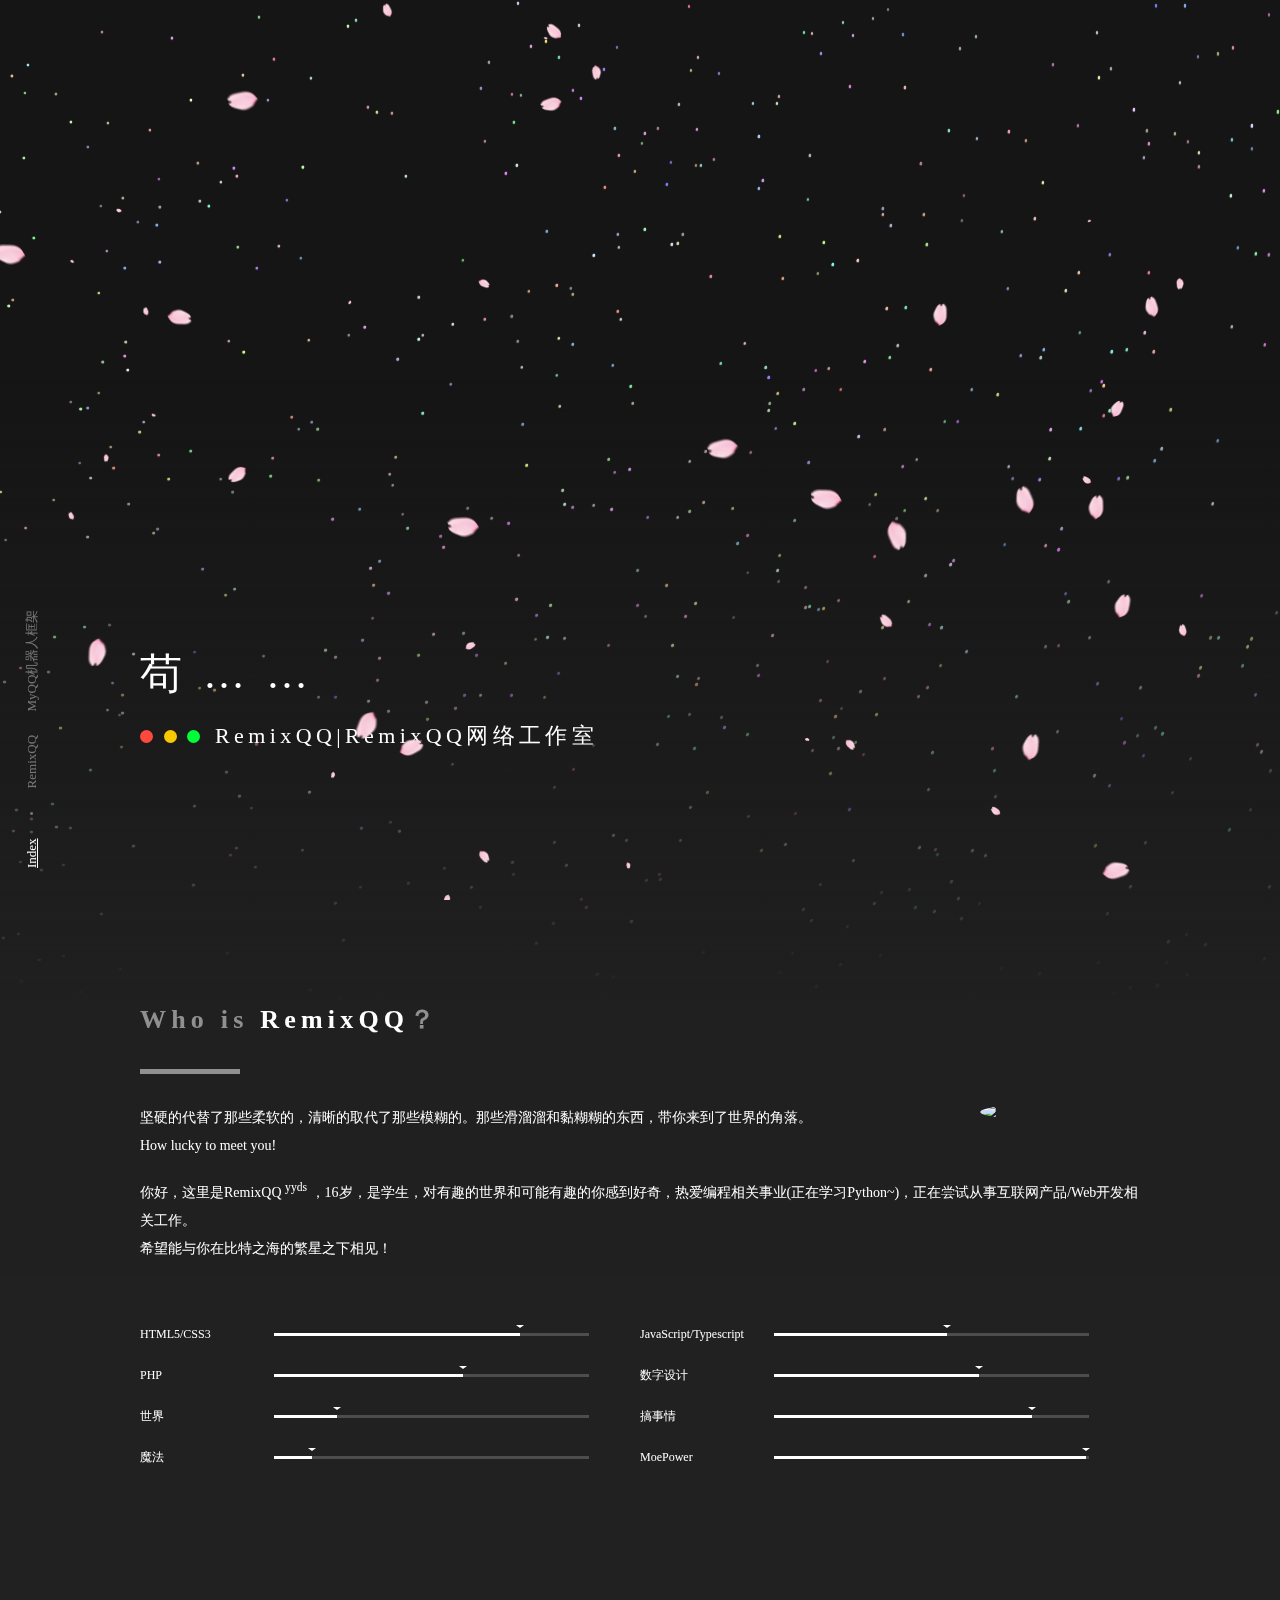
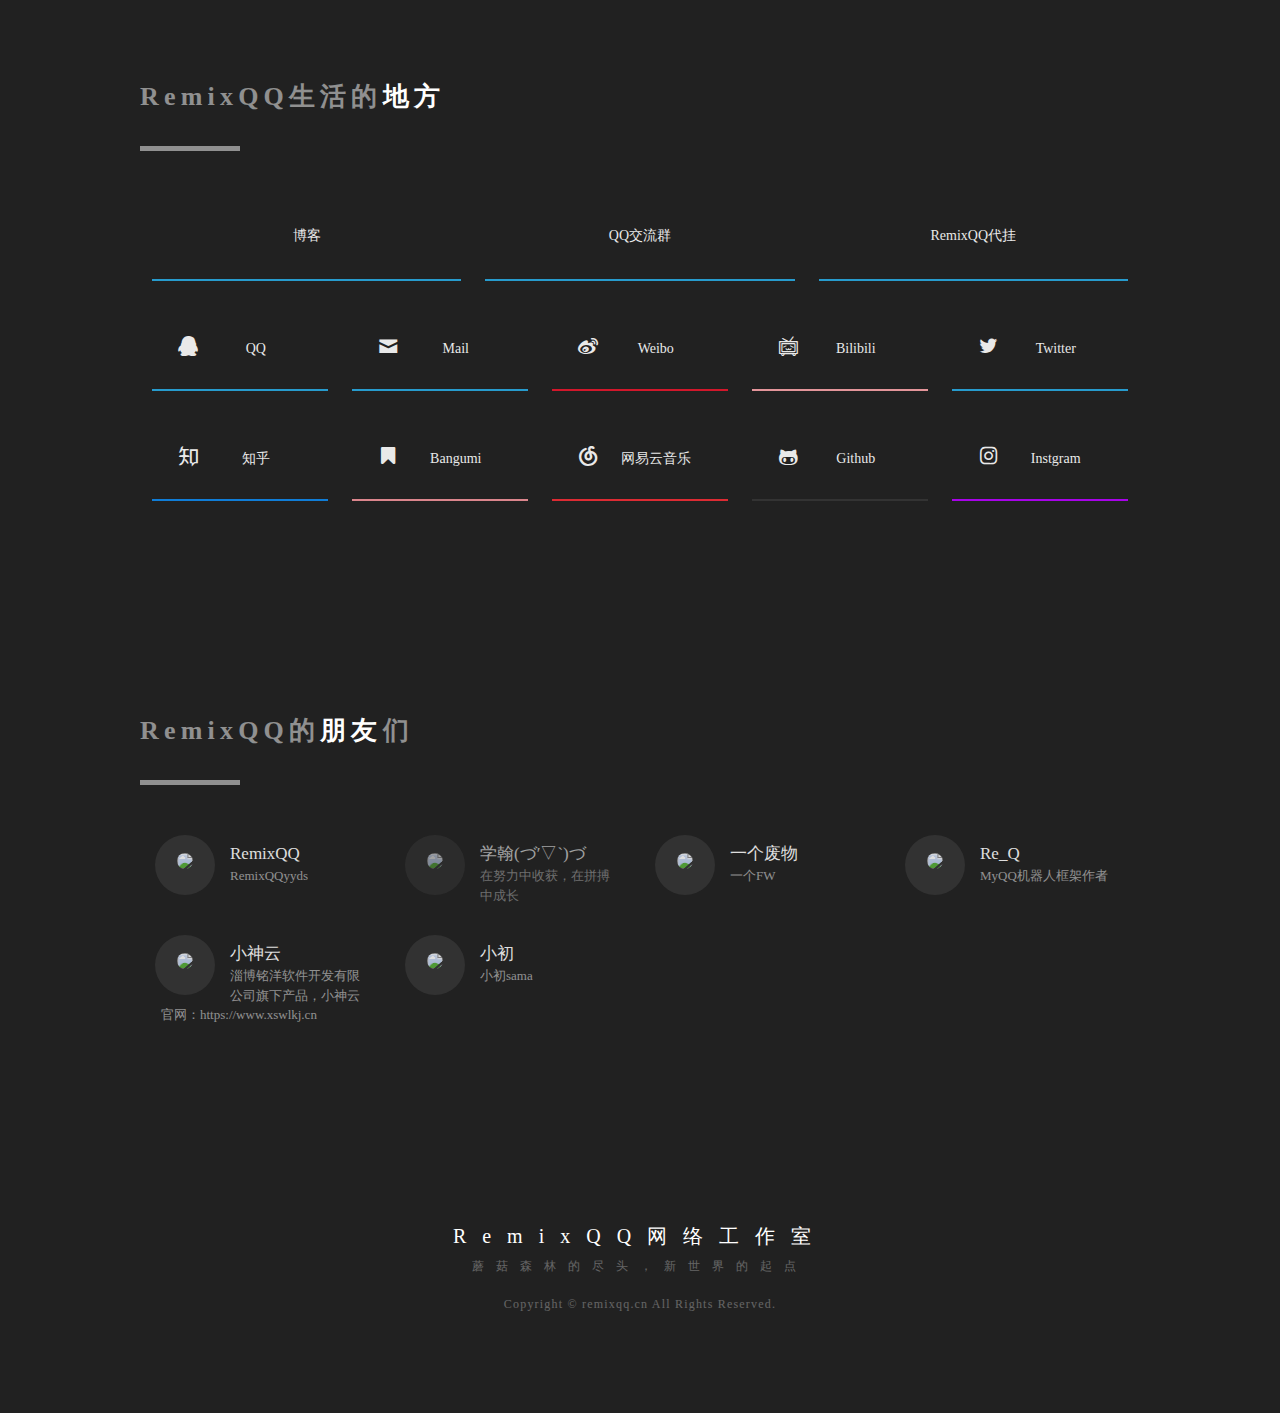
==== commit 4340f303: "Update index.html" ====
--- a/index.html
+++ b/index.html
@@ -50,7 +50,7 @@
             <div class="clear"> <div class="introduct"> 
             <img class="avatar" src="http://q.qlogo.cn/headimg_dl?dst_uin=409898860&spec=640&img_type=jpg"> <P>坚硬的代替了那些柔软的，清晰的取代了那些模糊的。那些滑溜溜和黏糊糊的东西，带你来到了世界的角落。</p> 
             <p style="padding-bottom:1em;">How lucky to meet you!</p> 
-            <p>你好，这里是RemixQQ <sup>yyds</sup> ，16岁，是学生，对有趣的世界和可能有趣的你感到好奇，热爱易语言和QQ机器人，正在尝试从事互联网产品/Web开发相关工作。</p> 
+            <p>你好，这里是RemixQQ <sup>yyds</sup> ，16岁，是学生，对有趣的世界和可能有趣的你感到好奇，热爱编程相关事业(正在学习Python~)，正在尝试从事互联网产品/Web开发相关工作。</p> 
             <p>希望能与你在比特之海的繁星之下相见！</p> 
             <div class="chatbox">   <div class="line loading"> <span></span> 
             <span></span> <span></span> </div> </div> </div> 
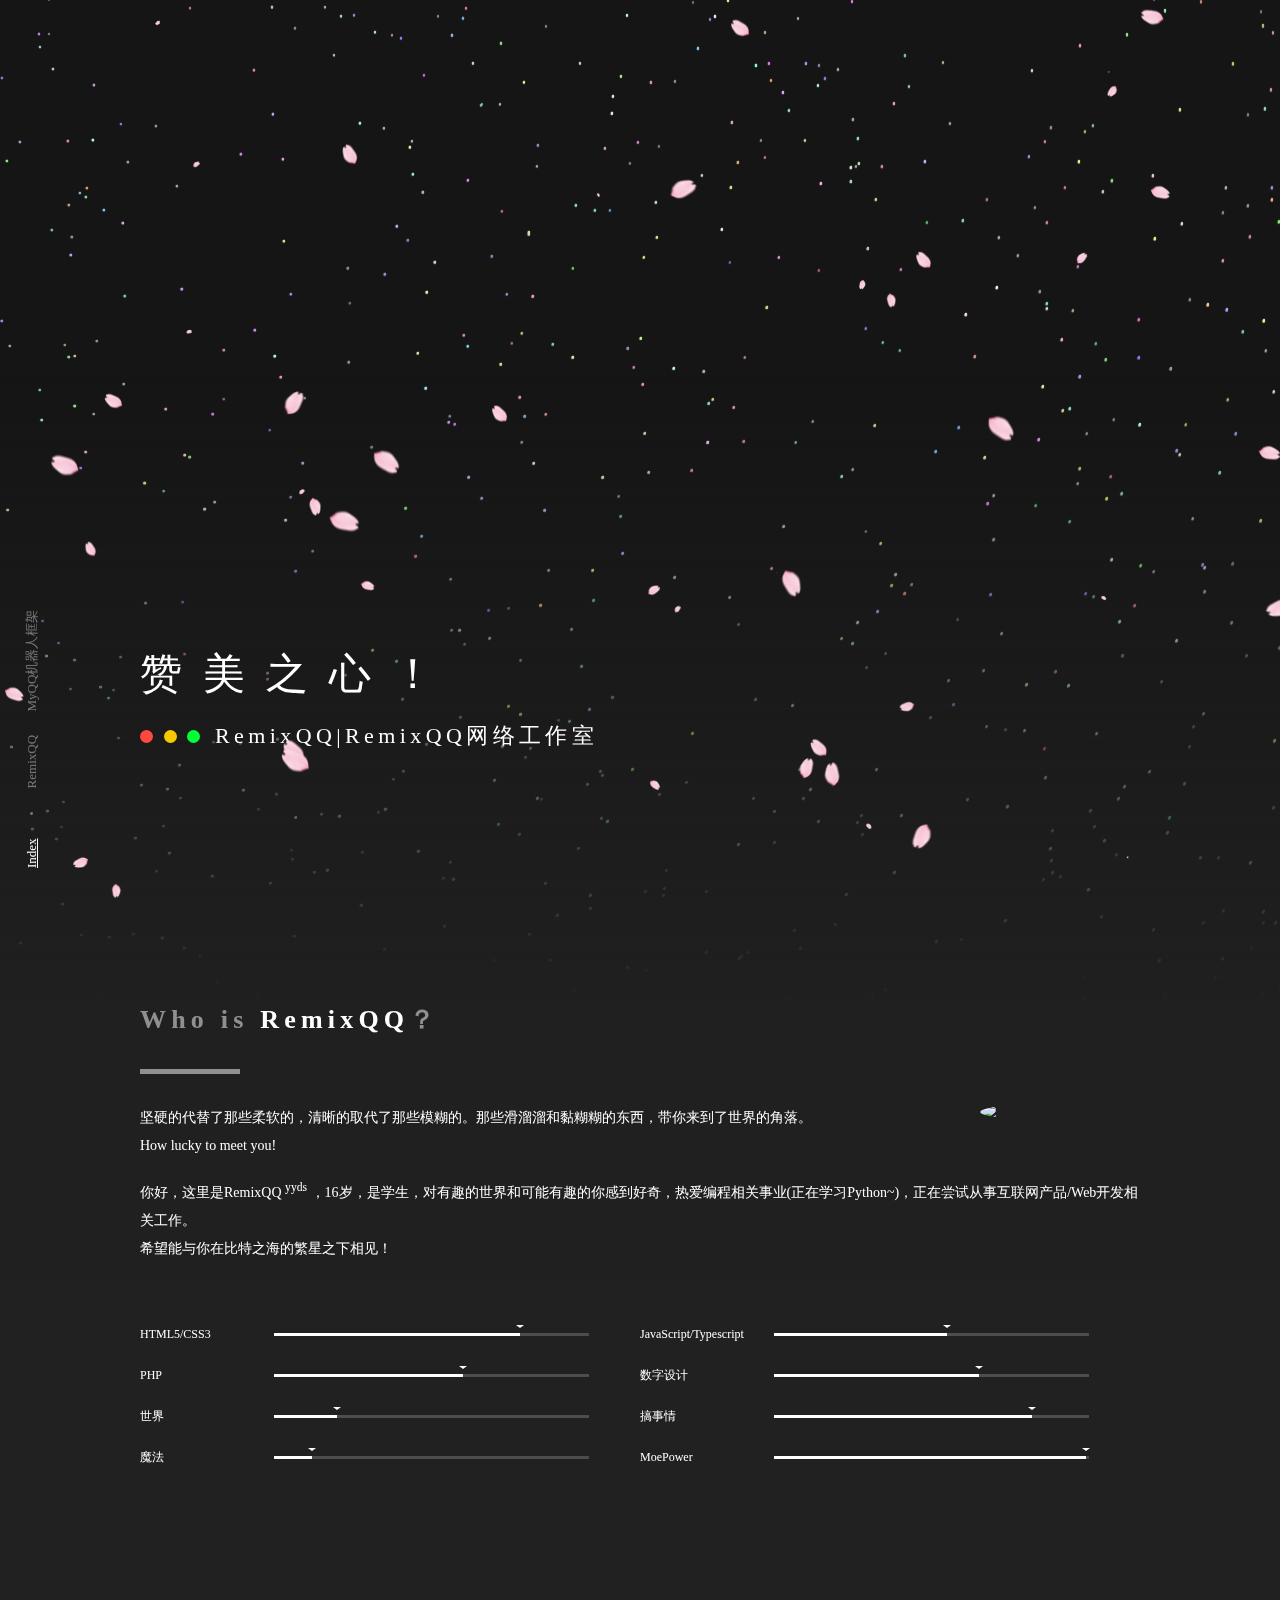
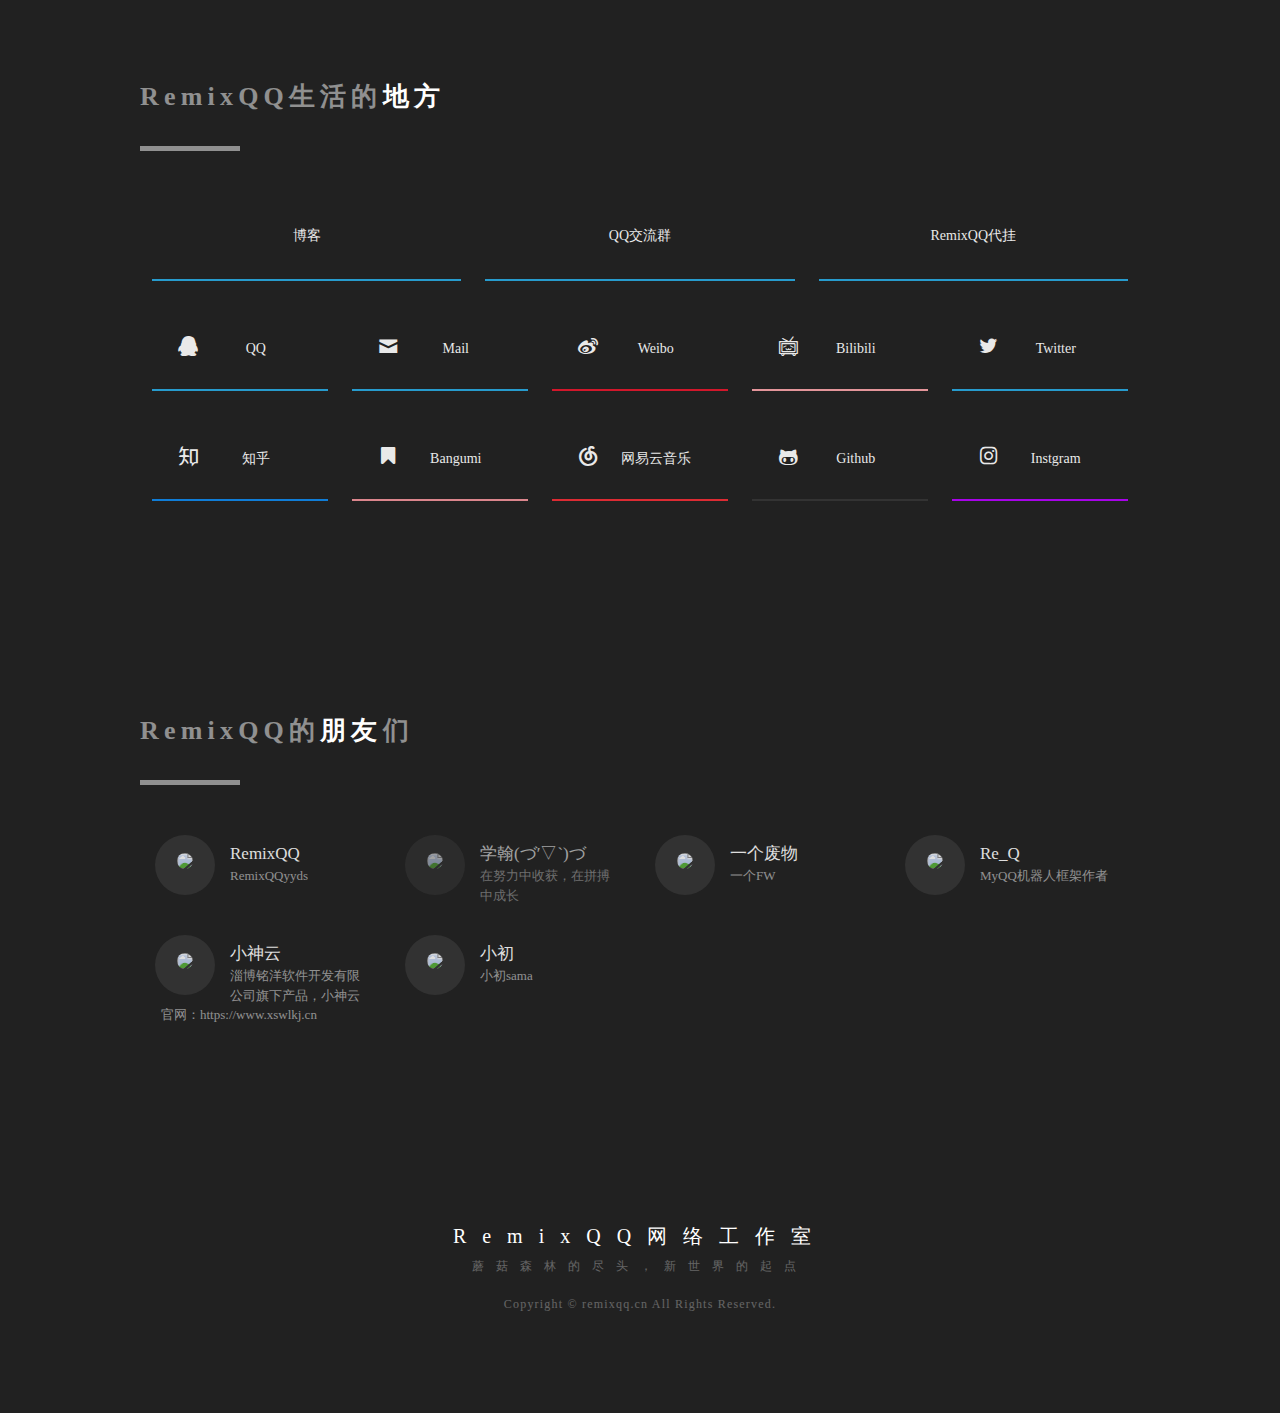
==== commit 6e4c5670: "Update index.html" ====
--- a/index.html
+++ b/index.html
@@ -93,7 +93,7 @@
                  <div class="item"> 
                  <div class="bg" style="background-color:#28a9e0"></div> 
                  <div class="inner"> <span>博客</span> </div> </div> </a> 
-                 <a href="https://qm.qq.com/cgi-bin/qm/qr?k=OevI9X50SVXhF__6FAt2k4tJVS2gkfno&jump_from=webapi" target="_blank">
+                 <a href="https://qm.qq.com/cgi-bin/qm/qr?k=84oKlIdqu7leIcT74lgxzu0xCBWBwKX-&jump_from=webapi&authKey=Kc1P+uu9P0bo88xt0sbMIB/ppc8YZW0a0btZztGisIsKdx7UcqcJ4j6q4Y/uhNzM" target="_blank">
                   <div class="item"> <div class="bg" style="background-color:#28a9e0"></div> 
                    <div class="inner"> <span>QQ交流群</span> </div> </div> </a> 
                      <a href="http://remixqq.lszy.cc" target="_blank"> 
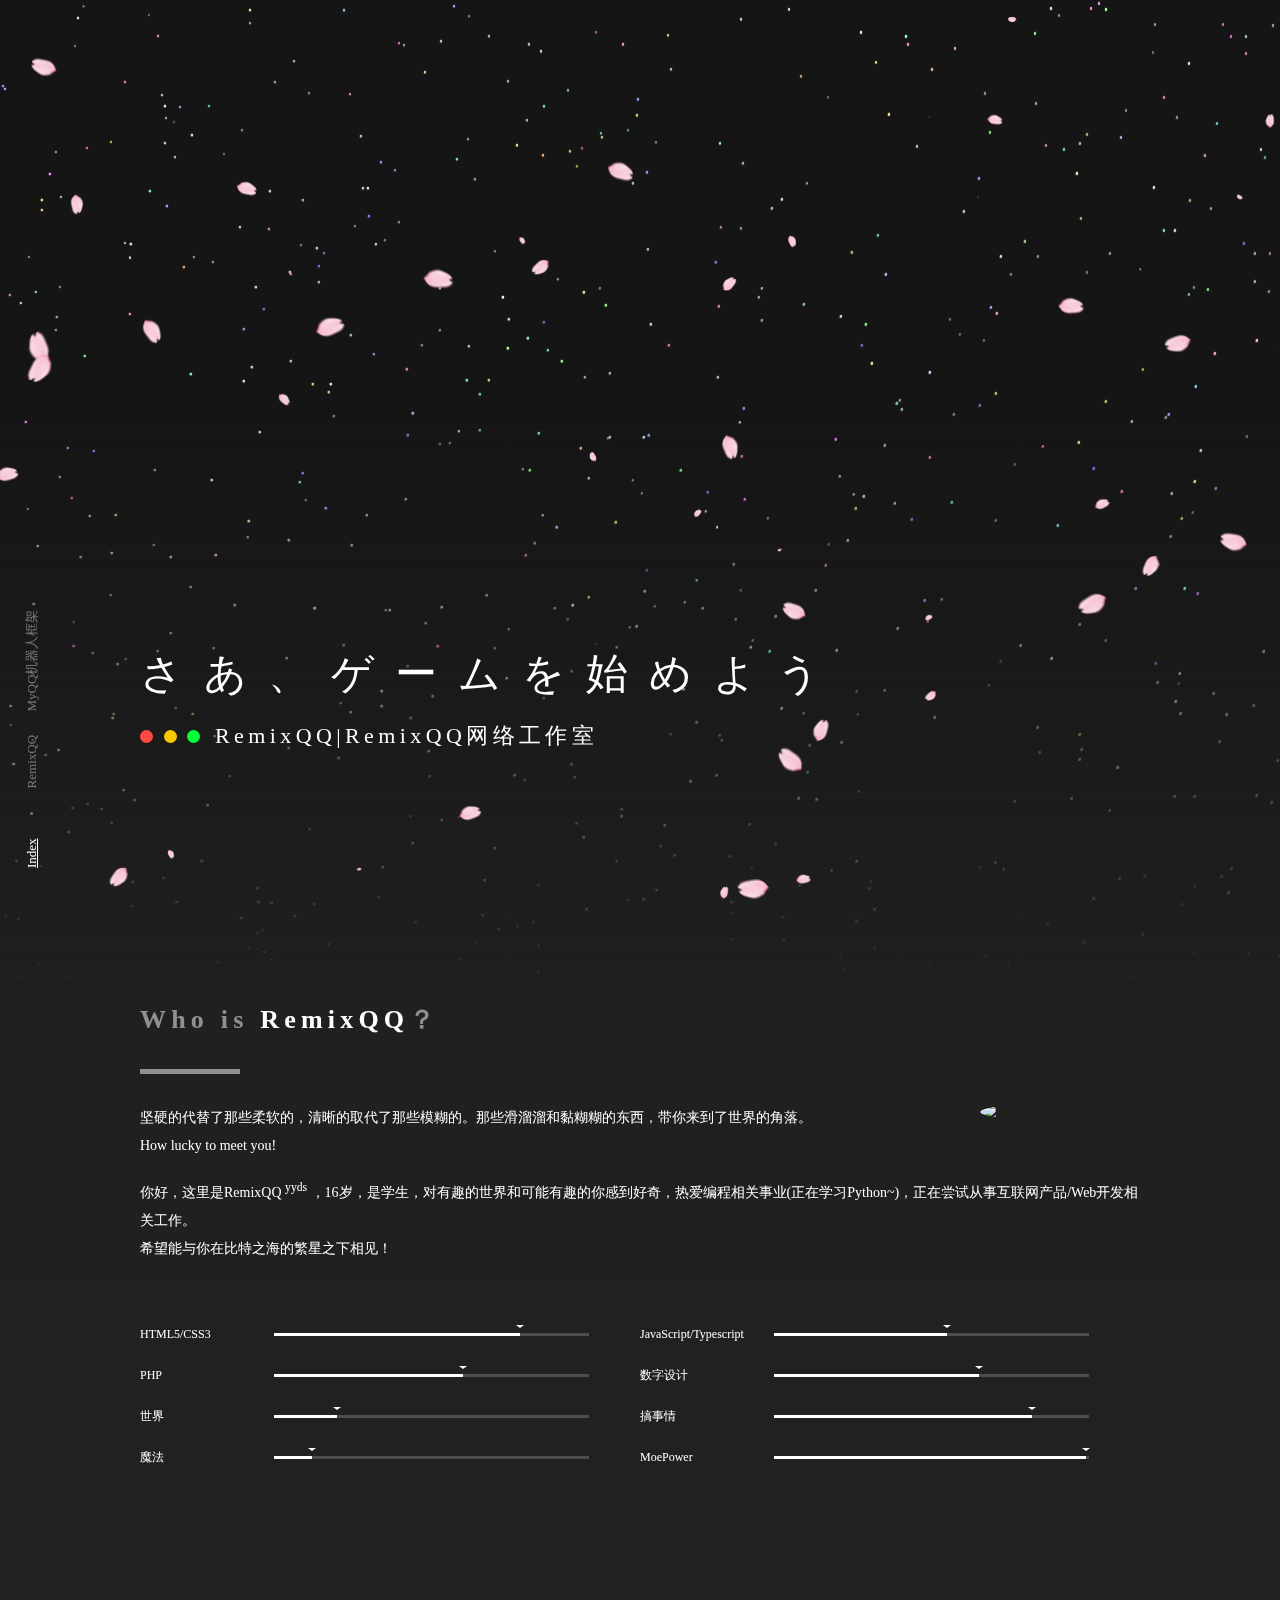
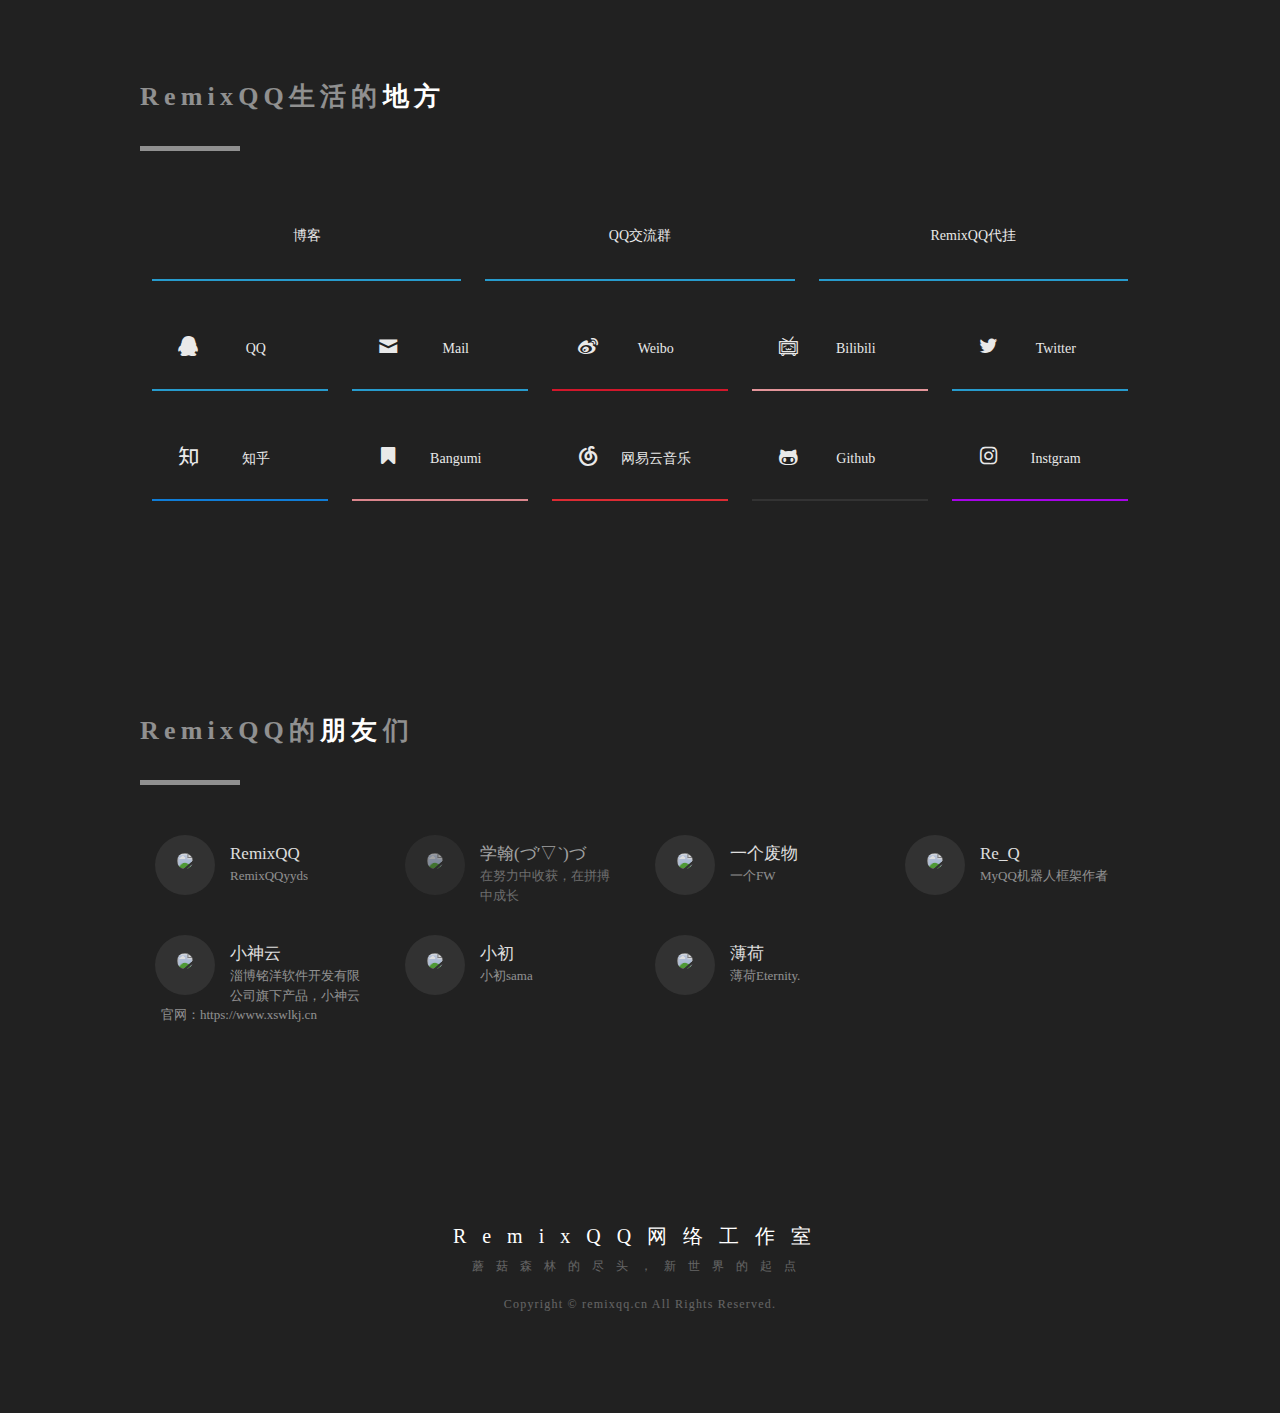
==== commit 70cd6a5b: "Update index.html" ====
--- a/index.html
+++ b/index.html
@@ -145,8 +145,7 @@
                           <div class="inner"> <h5>学翰(づ′▽`)づ</h5> <p>在努力中收获，在拼搏中成长</p> </div> </div> </a> 
                           <a href="/" target="_blank"> 
                           <div class="item"> <div class="avatar"> <img src="http://q.qlogo.cn/headimg_dl?dst_uin=434278749&spec=640&img_type=jpg"> </div> 
-                          <div class="inner"> <h5>一个废物</h5>
-                          <p>一个FW</p> </div> </div> </a>
+                          <div class="inner"> <h5>一个废物</h5> <p>一个FW</p> </div> </div> </a>
                           <a href="/" target="_blank"> 
                           <div class="item"> <div class="avatar"> <img src="http://q.qlogo.cn/headimg_dl?dst_uin=517691072&spec=640&img_type=jpg"> </div> 
                           <div class="inner"> <h5>Re_Q</h5> <p>MyQQ机器人框架作者</p> </div> </div> </a> 
@@ -156,10 +155,10 @@
                           <a href="/" target="_blank"> 
                           <div class="item"> <div class="avatar"> <img src="http://q.qlogo.cn/headimg_dl?dst_uin=2799310832&spec=640&img_type=jpg"> </div>
                           <div class="inner"> <h5>小初</h5> <p>小初sama</p> </div> </div> </a>
-                          <!--<a href="/" target="_blank"> 
-                          <div class="item"> <div class="avatar"> <img src="images/almsev.2fa15777.jpeg"> </div> 
-                          <div class="inner"> <h5>Almsev</h5> <p>消失的霖菓村村长</p> </div> </div> </a> 
-                          <a href="/" target="_blank">
+                          <a href="/" target="_blank"> 
+                          <div class="item"> <div class="avatar"> <img src="http://q.qlogo.cn/headimg_dl?dst_uin=3373948675&spec=640&img_type=jpg"> </div> 
+                          <div class="inner"> <h5>薄荷</h5> <p>薄荷Eternity.</p> </div> </div> </a> 
+                          <!--<a href="/" target="_blank">
                            <div class="item"> <div class="avatar"> <img src="images/oott123.1f5d8fc3.jpeg"> </div>
                                <div class="inner"> <h5>Oott123</h5> <p>三三菊苣</p> </div> </div> </a> 
                                <a href="/" target="_blank"> 
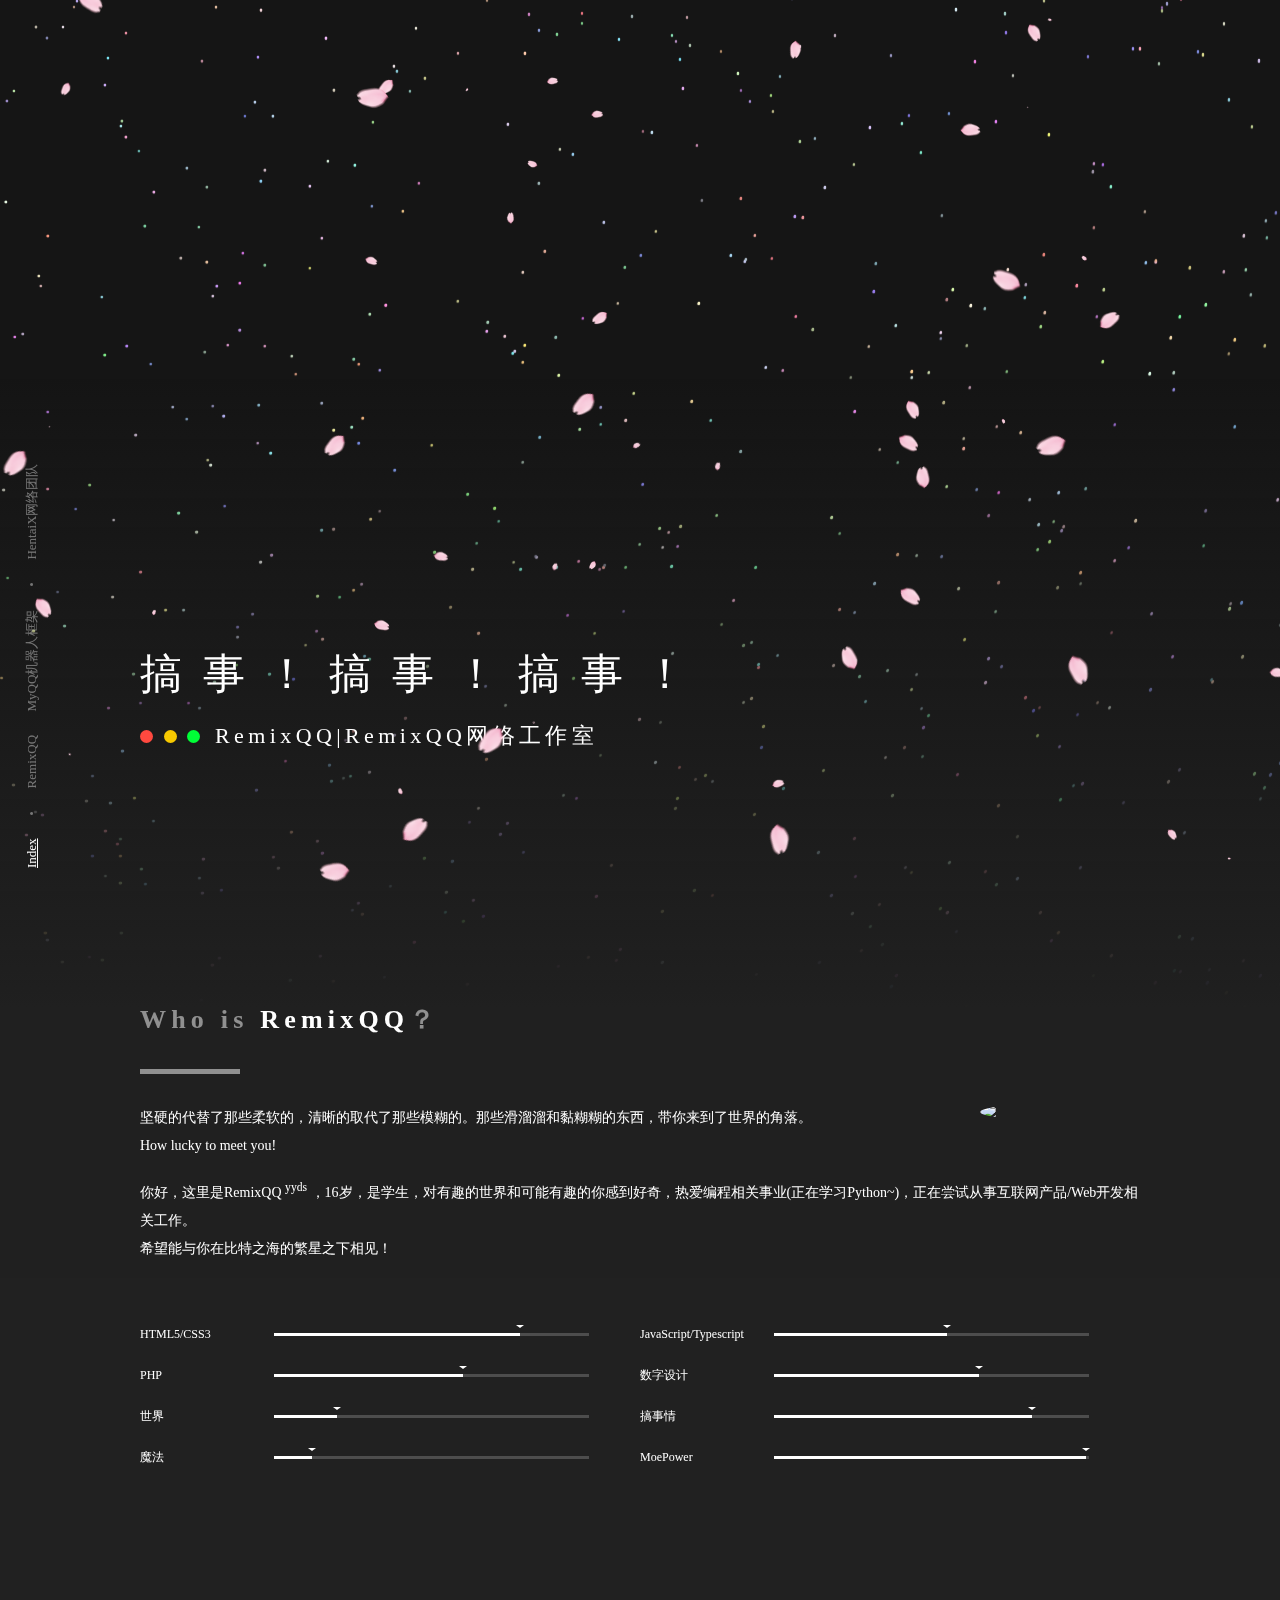
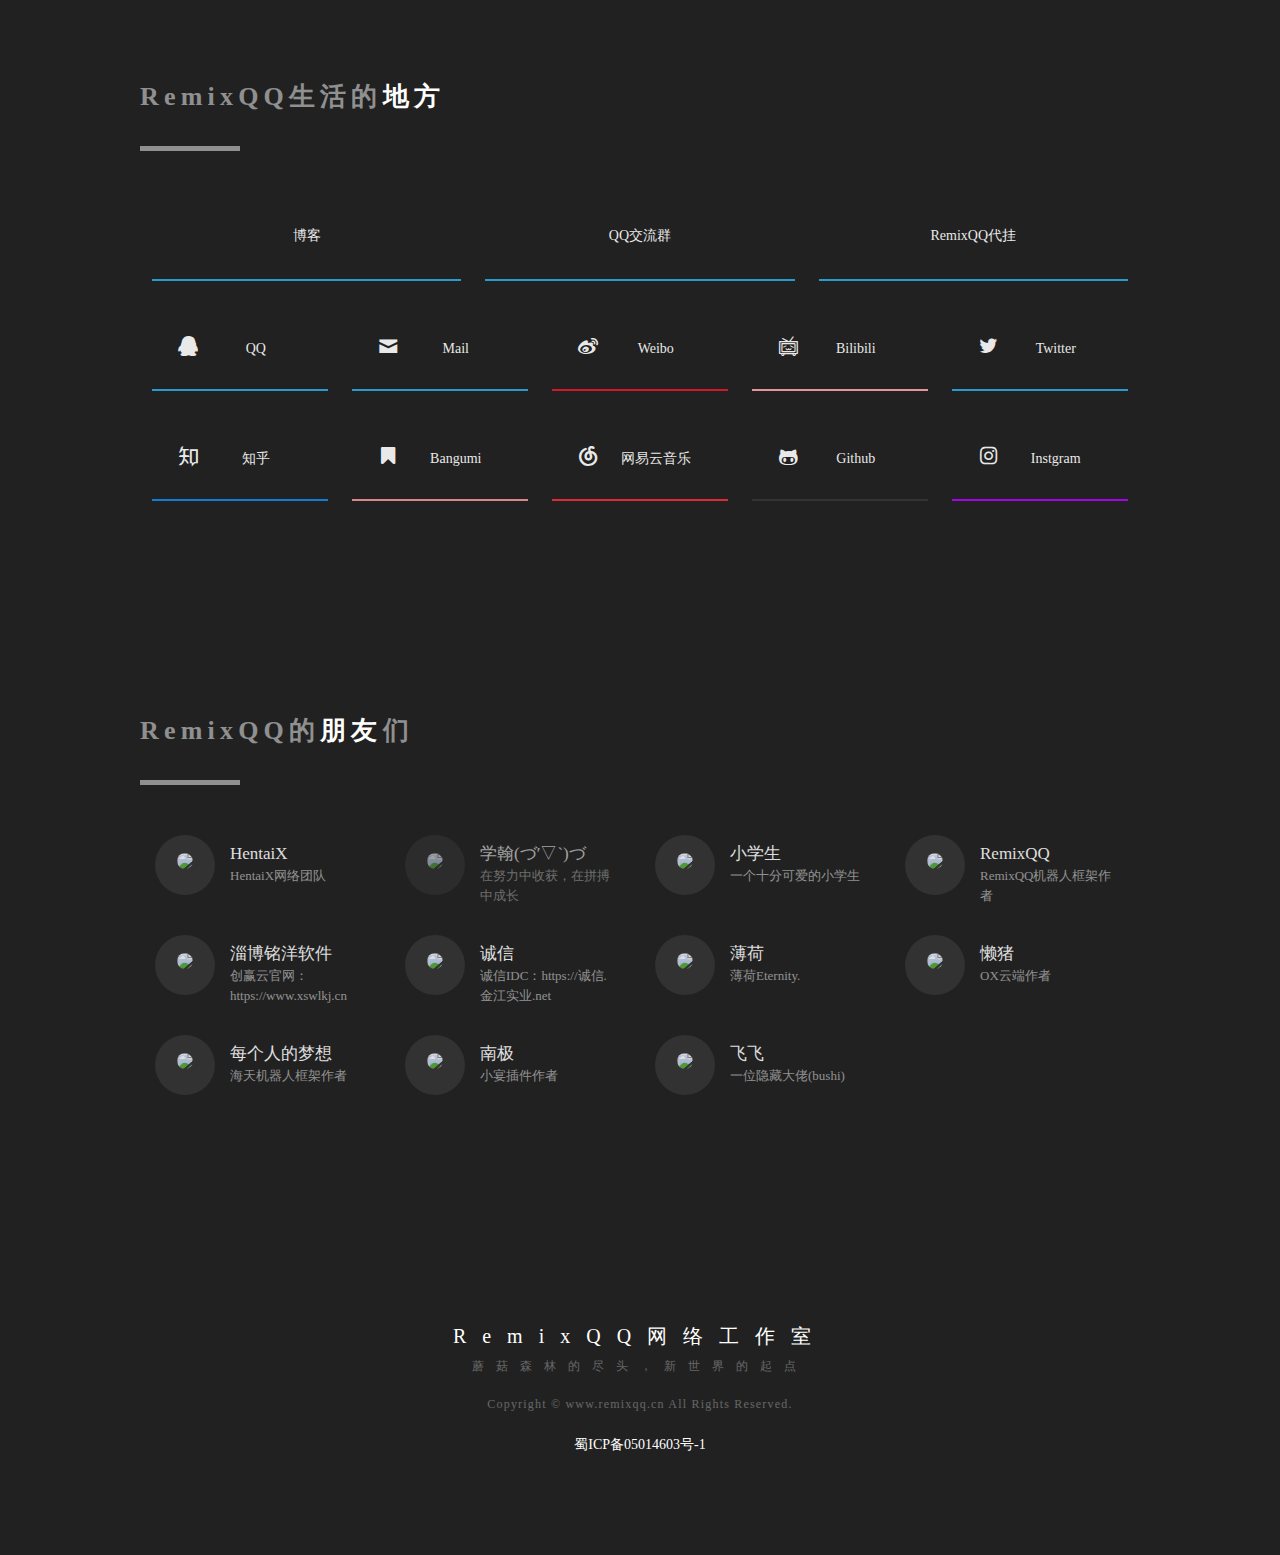
==== commit da10242e: "Add files via upload" ====
--- a/index.html
+++ b/index.html
@@ -17,16 +17,16 @@
         <a href="./" class="active">Index</a> <a class="clip"></a>
         <a href="./">RemixQQ</a> 
         <a href="https://www.myqqx.cc">MyQQ机器人框架</a>
-        <!--<a href="/">RemixQQ</a>
-        <a class="clip"></a> <a href="https://www.xswlkj.cn">RemixQQ云计算</a>  -->
+        <!--<a href="/">HentaiX网络团队</a>-->
+        <a class="clip"></a> <a href="https://www.hentaix.site">HentaiX网络团队</a>
         </nav> 
           
           <body onContextMenu="alert('谢谢你的访问！'); return false" NOOP="if (window.event != null && window.event.button == 2) alert ('Thanks...');">
 <body data-phone-cc-input="1">
-<body><link href="css/toastr.css" rel="stylesheet">
-<link href="css/style.css" rel="stylesheet">
-<link href="css/toastr.min.css" rel="stylesheet">
-<script src="js/toastr.min.js"></script>
+<!--<body><link href="css/toastr.css" rel="stylesheet">-->
+<!--<link href="css/style.css" rel="stylesheet">-->
+<!--<link href="css/toastr.min.css" rel="stylesheet">-->
+<!--<script src="js/toastr.min.js"></script>-->
 <script src="/js/hua.js"></script>
 <style>
  .toast-bottom-center {
@@ -106,7 +106,7 @@
                          <div class="bg" style="background-color:#28a9e0"></div> 
                           <div class="inner"> <i class="icon-qq"></i> 
                            <span>QQ</span> </div> </div> </a> 
-                            <a href="mailto:409898860@qq.com" target="_blank">
+                            <a href="mailto:remixqq@remixqq.cn" target="_blank">
                      <div class="item"> <div class="bg" style="background-color:#28a9e0"></div> 
                      <div class="inner"> <i class="icon-mail"></i> <span>Mail</span> </div> </div> </a>
                      <a href="https://weibo.com/u/7508487718" target="_blank"> 
@@ -139,95 +139,97 @@
                           <div class="clear"> <a href="/" target="_blank"> 
                           <div class="item"> 
                           <div class="avatar"> <img src="http://q.qlogo.cn/headimg_dl?dst_uin=409898860&spec=640&img_type=jpg"> </div>
-                          <div class="inner"> <h5>RemixQQ</h5> <p>RemixQQyyds</p> </div> </div> </a>
+                          <div class="inner"> <h5>HentaiX</h5> <p>HentaiX网络团队</p> </div> </div> </a>
                           <a href="/" target="_blank"> 
                           <div class="item akarin"> <div class="avatar"> <img src="http://q.qlogo.cn/headimg_dl?dst_uin=942569307&spec=640&img_type=jpg"> </div> 
                           <div class="inner"> <h5>学翰(づ′▽`)づ</h5> <p>在努力中收获，在拼搏中成长</p> </div> </div> </a> 
                           <a href="/" target="_blank"> 
                           <div class="item"> <div class="avatar"> <img src="http://q.qlogo.cn/headimg_dl?dst_uin=434278749&spec=640&img_type=jpg"> </div> 
-                          <div class="inner"> <h5>一个废物</h5> <p>一个FW</p> </div> </div> </a>
+                          <div class="inner"> <h5>小学生</h5> <p>一个十分可爱的小学生</p> </div> </div> </a>
                           <a href="/" target="_blank"> 
                           <div class="item"> <div class="avatar"> <img src="http://q.qlogo.cn/headimg_dl?dst_uin=517691072&spec=640&img_type=jpg"> </div> 
-                          <div class="inner"> <h5>Re_Q</h5> <p>MyQQ机器人框架作者</p> </div> </div> </a> 
+                          <div class="inner"> <h5>RemixQQ</h5> <p>RemixQQ机器人框架作者</p> </div> </div> </a> 
                           <a href="/" target="_blank"> 
                           <div class="item"> <div class="avatar"> <img src="http://q.qlogo.cn/headimg_dl?dst_uin=794015946&spec=640&img_type=jpg"> </div> 
-                          <div class="inner"> <h5>小神云</h5> <p>淄博铭洋软件开发有限公司旗下产品，小神云官网：https://www.xswlkj.cn</p> </div> </div> </a>
-                          <a href="/" target="_blank"> 
-                          <div class="item"> <div class="avatar"> <img src="http://q.qlogo.cn/headimg_dl?dst_uin=2799310832&spec=640&img_type=jpg"> </div>
-                          <div class="inner"> <h5>小初</h5> <p>小初sama</p> </div> </div> </a>
-                          <a href="/" target="_blank"> 
-                          <div class="item"> <div class="avatar"> <img src="http://q.qlogo.cn/headimg_dl?dst_uin=3373948675&spec=640&img_type=jpg"> </div> 
+                          <div class="inner"> <h5>淄博铭洋软件</h5> <p>创赢云官网：https://www.xswlkj.cn</p> </div> </div> </a>
+                          <a href="/" target="_blank"> 
+                          <div class="item"> <div class="avatar"> <img src="http://q.qlogo.cn/headimg_dl?dst_uin=2771287568&spec=640&img_type=jpg"> </div>
+                          <div class="inner"> <h5>诚信</h5> <p>诚信IDC：https://诚信.金江实业.net</p> </div> </div> </a>
+                          <a href="/" target="_blank"> 
+                          <div class="item"> <div class="avatar"> <img src="http://q.qlogo.cn/headimg_dl?dst_uin=3373948675&spec=640&img_type=jpg"> </div>
                           <div class="inner"> <h5>薄荷</h5> <p>薄荷Eternity.</p> </div> </div> </a> 
-                          <!--<a href="/" target="_blank">
-                           <div class="item"> <div class="avatar"> <img src="images/oott123.1f5d8fc3.jpeg"> </div>
-                               <div class="inner"> <h5>Oott123</h5> <p>三三菊苣</p> </div> </div> </a> 
-                               <a href="/" target="_blank"> 
-                               <div class="item"> <div class="avatar"> <img src="images/digua.51605f1e.jpeg"> </div>
-                               <div class="inner"> <h5>地瓜</h5> <p>烤的热乎乎的地瓜</p> </div> </div> </a> 
+                          <a href="/" target="_blank">
+                           <div class="item"> <div class="avatar"> <img src="http://q.qlogo.cn/headimg_dl?dst_uin=3094448385&spec=640&img_type=jpg"> </div>
+                               <div class="inner"> <h5>懒猪</h5> <p>OX云端作者</p> </div> </div> </a> 
                                <a href="/" target="_blank">
-                                <div class="item"> <div class="avatar"> <img src="images/ybusad.8c3014a7.jpeg"> </div> 
-                                <div class="inner"> <h5>孙天骁</h5> <p>孙天骁的个人网站</p> </div> </div> </a> 
-                                <a href="/" target="_blank"> 
-                                <div class="item"> <div class="avatar"> <img src="images/cenegd.986634e6.jpeg"> </div> 
-                                <div class="inner"> <h5>亓一超</h5> <p>cenegd</p> </div> </div> </a>
-                                 <a href="/" target="_blank"> <div class="item"> 
-                                 <div class="avatar"> <img src="images/dante.223316a8.jpeg"> </div> 
-                                 <div class="inner"> <h5>Dante</h5> <p>cfan菊苣</p> </div> </div> </a> 
-                                 <a href="/" target="_blank"> 
-                                 <div class="item"> <div class="avatar"> <img src="images/starryvoid.04549413.jpeg"> </div>
-                                 <div class="inner"> <h5>Starryvoid</h5> <p>繁星天</p> </div> </div> </a> 
-                                 <a href="/" target="_blank"> 
-                                 <div class="item"> <div class="avatar"> <img src="images/sylingd.eee1bccb.jpeg"> </div>
-                                 <div class="inner"> <h5>泷涯</h5> <p>坠吼的膜法师</p> </div> </div> </a> 
-                                 <a href="/" target="_blank">
-                                     <div class="item"> <div class="avatar"> <img src="images/jipai.664f7e17.jpeg"> </div>
-                                     <div class="inner"> <h5>鸡排</h5> <p>好次的鸡排</p> </div> </div> </a>
-                                     <a href="/" target="_blank"> 
-                                     <div class="item"> <div class="avatar"> <img src="images/shellv.0d75f3b7.jpeg"> </div> 
-                                     <div class="inner"> <h5>电磁泡ShellV</h5> <p>泡！泡泡泡！</p> </div> </div> </a>
-                                     <a href="/" target="_blank"> 
-                                     <div class="item"> <div class="avatar"> <img src="images/tcdw.7a6c64d6.jpeg"> </div>
-                                     <div class="inner"> <h5>吐槽大王</h5> <p>好耶，是tcdw!</p> </div> </div> </a> 
-                                     <a href="/" target="_blank"> 
-                                     <div class="item"> <div class="avatar"> <img src="images/jackworks.9547e7e9.jpeg"> </div> 
-                                     <div class="inner"> <h5>光棱</h5> <p>JackWorks 暂时离开了</p> </div> </div> </a> 
-                                     <a href="/" target="_blank"> 
-                                     <div class="item"> <div class="avatar"> <img src="images/touka.3faff3bd.jpeg"> </div> 
-                                     <div class="inner"> <h5>洛城东华</h5> <p>世界另一端的无证网管</p> </div> </div> </a>
-                                     <a href="/" target="_blank"> 
-                                     <div class="item"> <div class="avatar"> <img src="images/blingwang.39cdf894.jpeg"> </div>
-                                     <div class="inner"> <h5>派兹的小站</h5> <p>银不了，尽梨了</p> </div> </div> </a> 
-                                     <a href="/" target="_blank"> 
-                                     <div class="item"> <div class="avatar"> <img src="images/kano.615da452.jpeg"> </div> 
-                                     <div class="inner"> <h5>神楽坂の猫</h5> <p>是卡諾和鵯凪，蹭蹭</p> </div> </div> </a> 
-                                     <a href="/" target="_blank"> 
-                                     <div class="item"> <div class="avatar"> <img src="images/yunyou.89774c37.jpeg"> </div> 
-                                     <div class="inner"> <h5>云游君</h5> <p>云游君的小站</p> </div> </div> </a> 
-                                     <a href="/" target="_blank"> 
-                                     <div class="item"> <div class="avatar"> <img src="images/minamion.8803b164.jpeg"> </div> 
-                                     <div class="inner"> <h5>神楽坂南音</h5> <p>*好* 是南音</p> </div> </div> </a> </div> -->
+                               <div class="item"> <div class="avatar"> <img src="http://q.qlogo.cn/headimg_dl?dst_uin=3589898630&spec=640&img_type=jpg"> </div>
+                               <div class="inner"> <h5>每个人的梦想</h5> <p>海天机器人框架作者</p> </div> </div> </a>
+                               <a href="/" target="_blank">
+                               <div class="item"> <div class="avatar"> <img src="http://q.qlogo.cn/headimg_dl?dst_uin=3299281977&spec=640&img_type=jpg"> </div>
+                               <div class="inner"> <h5>南极</h5> <p>小宴插件作者</p> </div> </div> </a>
+                               <a href="/" target="_blank">
+                               <div class="item"> <div class="avatar"> <img src="http://q.qlogo.cn/headimg_dl?dst_uin=849620600&spec=640&img_type=jpg"> </div>
+                               <div class="inner"> <h5>飞飞</h5> <p>一位隐藏大佬(bushi)</p> </div> </div> </a>
+                               <!--  <a href="/" target="_blank"> <div class="item"> -->
+                               <!--  <div class="avatar"> <img src="images/dante.223316a8.jpeg"> </div> -->
+                               <!--  <div class="inner"> <h5>Dante</h5> <p>cfan菊苣</p> </div> </div> </a> -->
+                               <!--  <a href="/" target="_blank"> -->
+                               <!--  <div class="item"> <div class="avatar"> <img src="images/starryvoid.04549413.jpeg"> </div>-->
+                               <!--  <div class="inner"> <h5>Starryvoid</h5> <p>繁星天</p> </div> </div> </a> -->
+                               <!--  <a href="/" target="_blank"> -->
+                               <!--  <div class="item"> <div class="avatar"> <img src="images/sylingd.eee1bccb.jpeg"> </div>-->
+                               <!--  <div class="inner"> <h5>泷涯</h5> <p>坠吼的膜法师</p> </div> </div> </a> -->
+                               <!--  <a href="/" target="_blank">-->
+                               <!--      <div class="item"> <div class="avatar"> <img src="images/jipai.664f7e17.jpeg"> </div>-->
+                               <!--      <div class="inner"> <h5>鸡排</h5> <p>好次的鸡排</p> </div> </div> </a>-->
+                               <!--      <a href="/" target="_blank"> -->
+                               <!--      <div class="item"> <div class="avatar"> <img src="images/shellv.0d75f3b7.jpeg"> </div> -->
+                               <!--      <div class="inner"> <h5>电磁泡ShellV</h5> <p>泡！泡泡泡！</p> </div> </div> </a>-->
+                               <!--      <a href="/" target="_blank"> -->
+                               <!--      <div class="item"> <div class="avatar"> <img src="images/tcdw.7a6c64d6.jpeg"> </div>-->
+                               <!--      <div class="inner"> <h5>吐槽大王</h5> <p>好耶，是tcdw!</p> </div> </div> </a> -->
+                               <!--      <a href="/" target="_blank"> -->
+                               <!--      <div class="item"> <div class="avatar"> <img src="images/jackworks.9547e7e9.jpeg"> </div> -->
+                               <!--      <div class="inner"> <h5>光棱</h5> <p>JackWorks 暂时离开了</p> </div> </div> </a> -->
+                               <!--      <a href="/" target="_blank"> -->
+                               <!--      <div class="item"> <div class="avatar"> <img src="images/touka.3faff3bd.jpeg"> </div> -->
+                               <!--      <div class="inner"> <h5>洛城东华</h5> <p>世界另一端的无证网管</p> </div> </div> </a>-->
+                               <!--      <a href="/" target="_blank"> -->
+                               <!--      <div class="item"> <div class="avatar"> <img src="images/blingwang.39cdf894.jpeg"> </div>-->
+                               <!--      <div class="inner"> <h5>派兹的小站</h5> <p>银不了，尽梨了</p> </div> </div> </a> -->
+                               <!--      <a href="/" target="_blank"> -->
+                               <!--      <div class="item"> <div class="avatar"> <img src="images/kano.615da452.jpeg"> </div> -->
+                               <!--      <div class="inner"> <h5>神楽坂の猫</h5> <p>是卡諾和鵯凪，蹭蹭</p> </div> </div> </a> -->
+                               <!--      <a href="/" target="_blank"> -->
+                               <!--      <div class="item"> <div class="avatar"> <img src="images/yunyou.89774c37.jpeg"> </div> -->
+                               <!--      <div class="inner"> <h5>云游君</h5> <p>云游君的小站</p> </div> </div> </a> -->
+                               <!--      <a href="/" target="_blank"> -->
+                               <!--      <div class="item"> <div class="avatar"> <img src="images/minamion.8803b164.jpeg"> </div> -->
+                               <!--      <div class="inner"> <h5>神楽坂南音</h5> <p>*好* 是南音</p> </div> </div> </a> </div>-->
                                      </div> </a> </div></div> </div>
                  <div class="footer ch"> <div class="container"> <h3>RemixQQ网络工作室</h3> <p>蘑菇森林的尽头，新世界的起点</p> 
-                 <p class="c"><a href="./">Copyright © remixqq.cn All Rights Reserved.</a></p> 
+                 <p class="c"><a href="./">Copyright © www.remixqq.cn All Rights Reserved.</a></p> 
+                 <br><a href="https://beian.miit.gov.cn">蜀ICP备05014603号-1</a>
                   </div> 
                  </div>
                 </div>
               <script src="js/page.3a0791a3.js"></script> 
            <script type="text/javascript" src="js/stats.js" charset="UTF-8">
        </script>
-         <script>
-          var _hmt = _hmt || [];
-          (function() {
-            var hm = document.createElement("script");
-            hm.src = "https://hm.baidu.com/hm.js?b9d857c962b704a66e4283c716f41fb4";
-            var s = document.getElementsByTagName("script")[0]; 
-            s.parentNode.insertBefore(hm, s);
-          })();
-          </script>
-    <audio autoplay="autoplay" loop="true" src="https://api.uomg.com/api/rand.music?sort=热歌榜"></audio>
+       <!--  <script>-->
+       <!--   var _hmt = _hmt || [];-->
+       <!--   (function() {-->
+       <!--     var hm = document.createElement("script");-->
+       <!--     hm.src = "https://hm.baidu.com/hm.js?b9d857c962b704a66e4283c716f41fb4";-->
+       <!--     var s = document.getElementsByTagName("script")[0]; -->
+       <!--     s.parentNode.insertBefore(hm, s);-->
+       <!--   })();-->
+       <!--   </script>-->
+    <!--<audio autoplay="autoplay" loop="true" src="https://api.uomg.com/api/rand.music?sort=热歌榜"></audio>-->
   <!--<audio autoplay>
   <source src="https://api.uomg.com/api/rand.music?sort=热歌榜" type="audio/mpeg">
   </audio>-->
-  
+<script src="https://cdn.staticfile.org/jquery/3.5.1/jquery.min.js"></script>
+<script id="music" src="https://music.xingyaox.com/xmusic/227fe048b83f461ca7aae0a17b9541f1" m="1"></script>
     </body>
 </html>
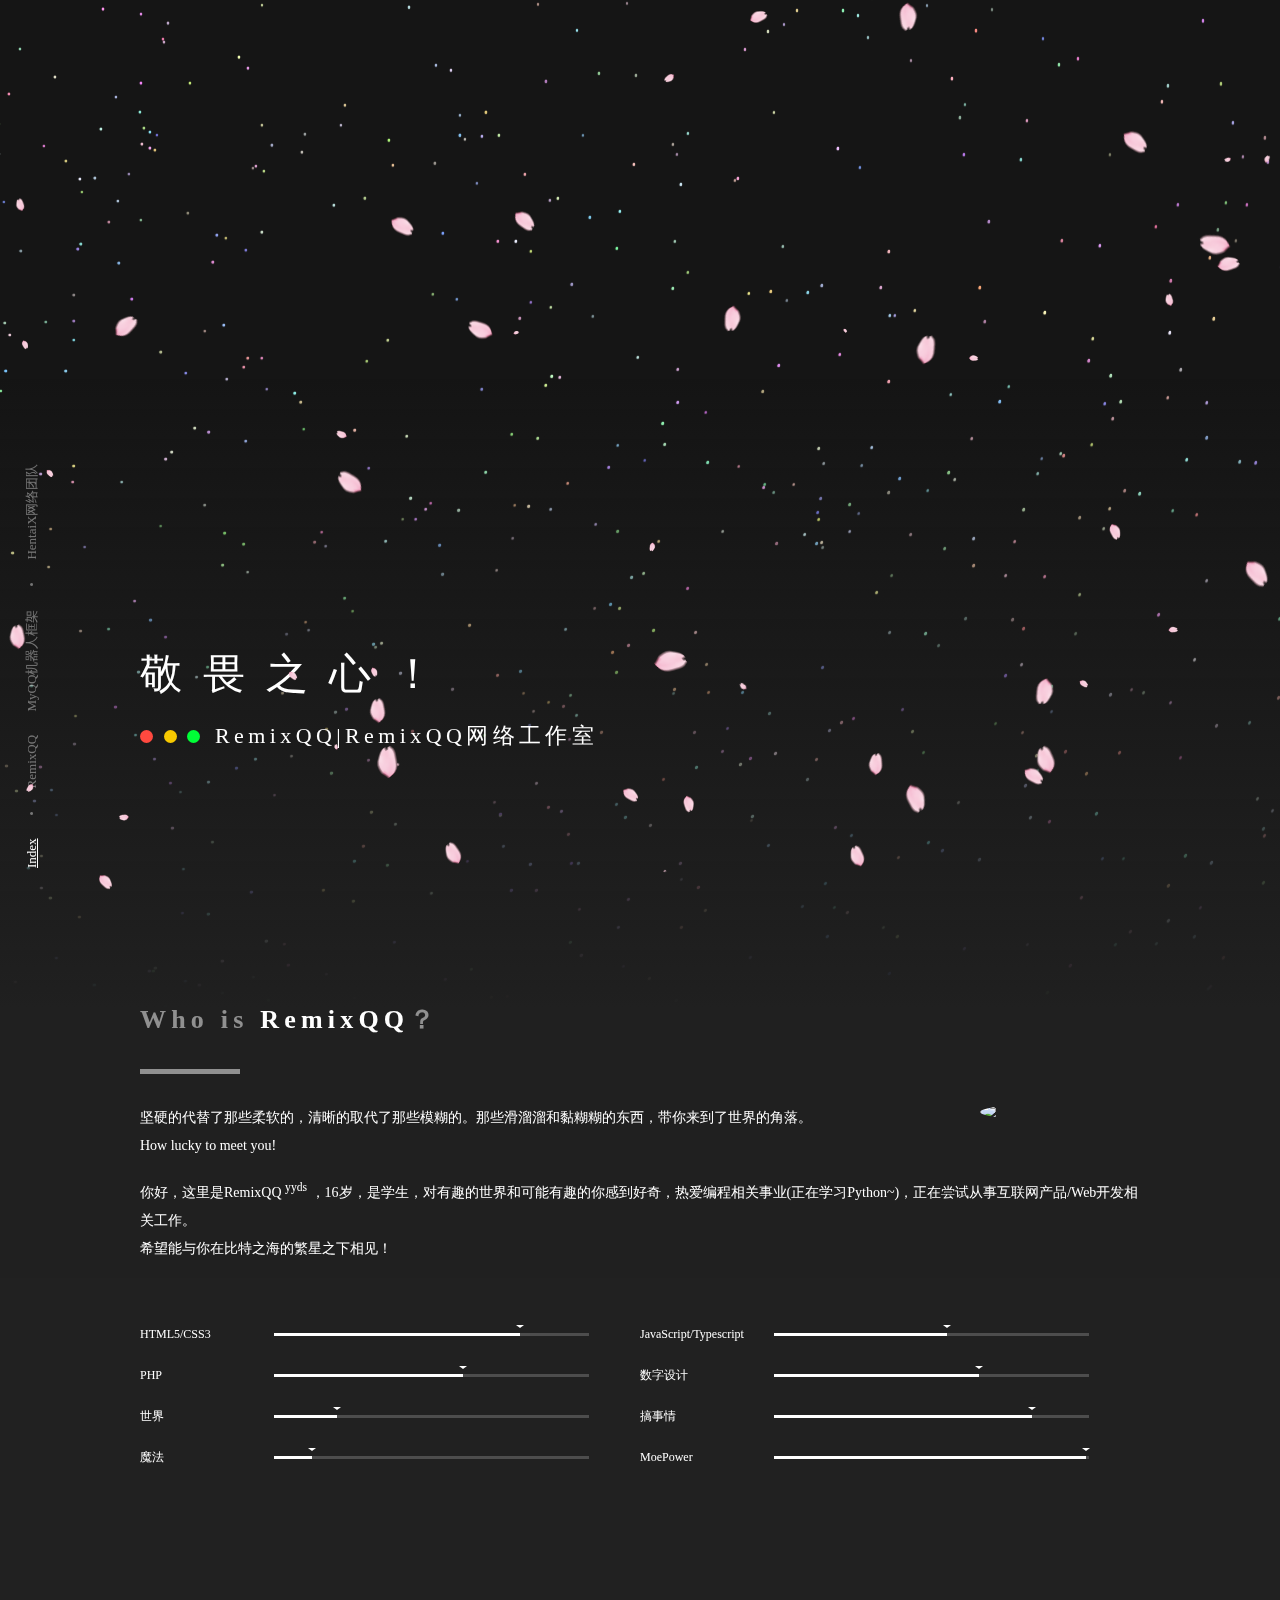
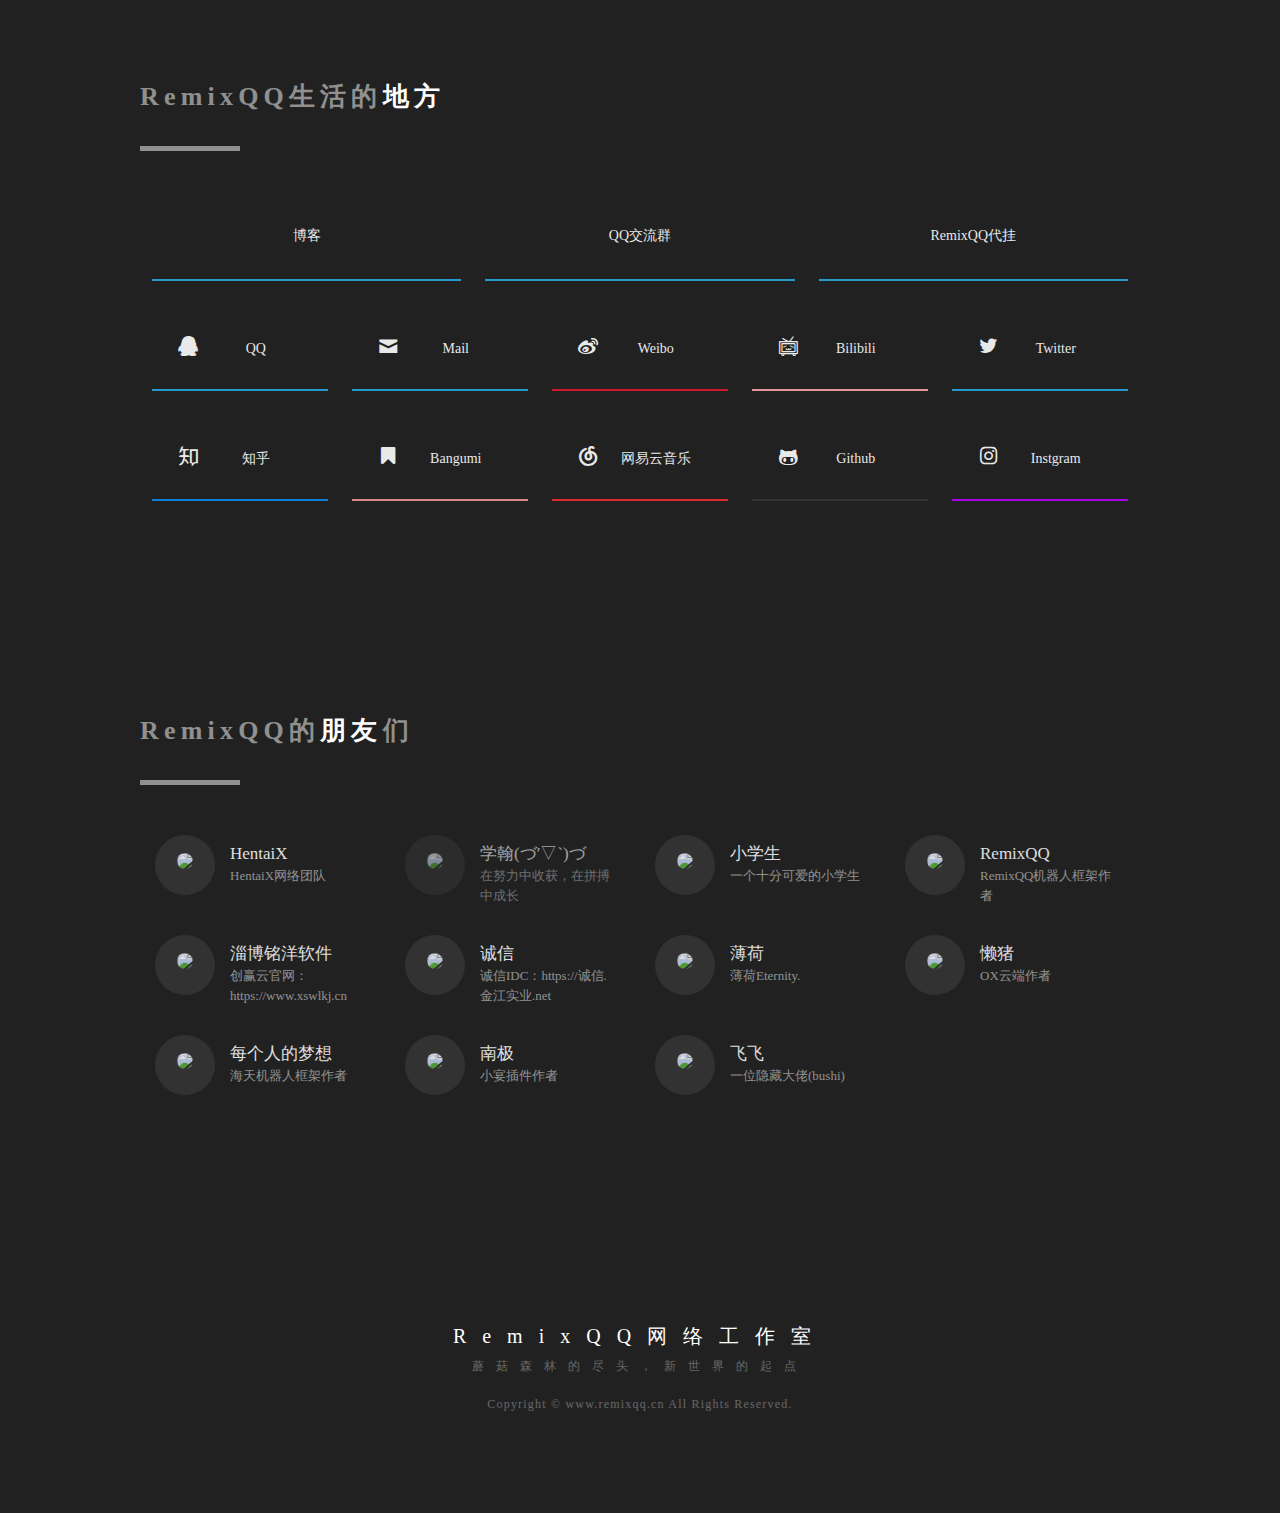
==== commit b738d061: "Update index.html" ====
--- a/index.html
+++ b/index.html
@@ -208,8 +208,7 @@
                                <!--      <div class="inner"> <h5>神楽坂南音</h5> <p>*好* 是南音</p> </div> </div> </a> </div>-->
                                      </div> </a> </div></div> </div>
                  <div class="footer ch"> <div class="container"> <h3>RemixQQ网络工作室</h3> <p>蘑菇森林的尽头，新世界的起点</p> 
-                 <p class="c"><a href="./">Copyright © www.remixqq.cn All Rights Reserved.</a></p> 
-                 <br><a href="https://beian.miit.gov.cn">蜀ICP备05014603号-1</a>
+                 <p class="c"><a href="./">Copyright © www.remixqq.cn All Rights Reserved.</a></p>
                   </div> 
                  </div>
                 </div>
